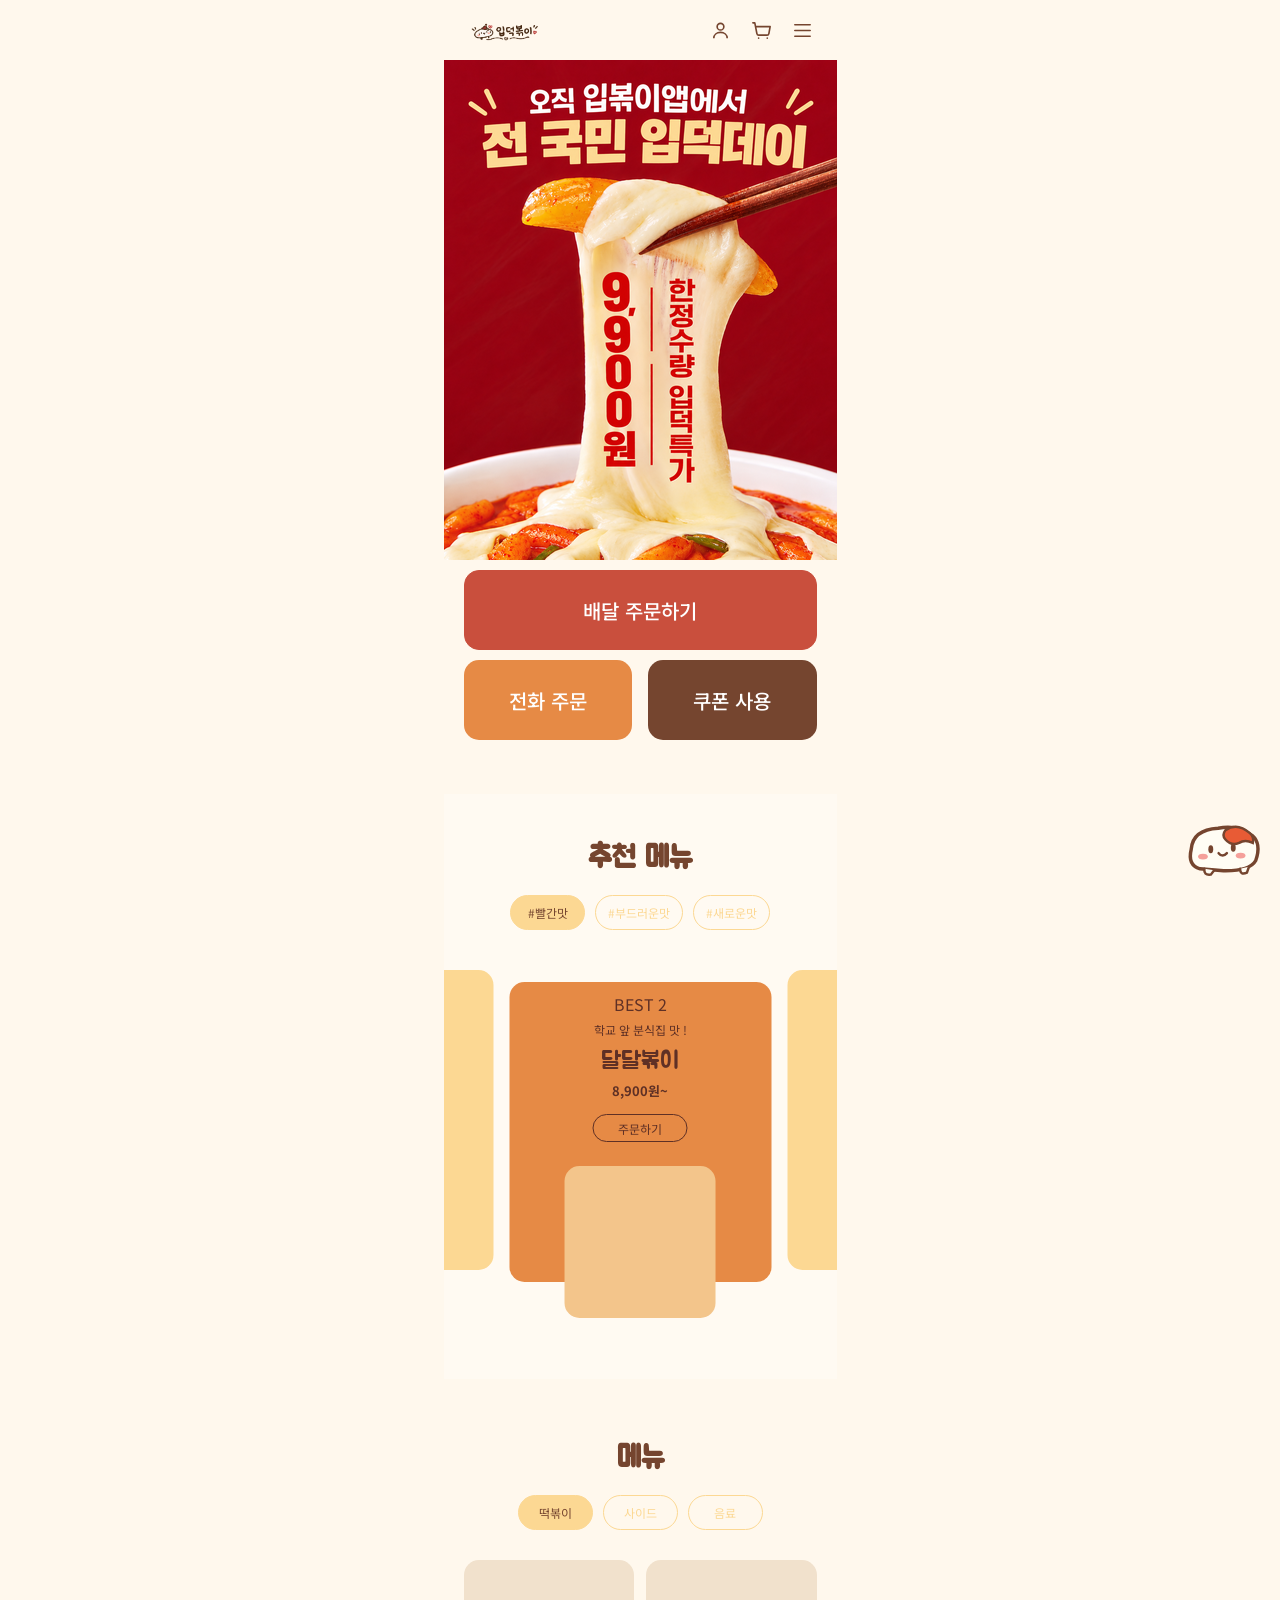
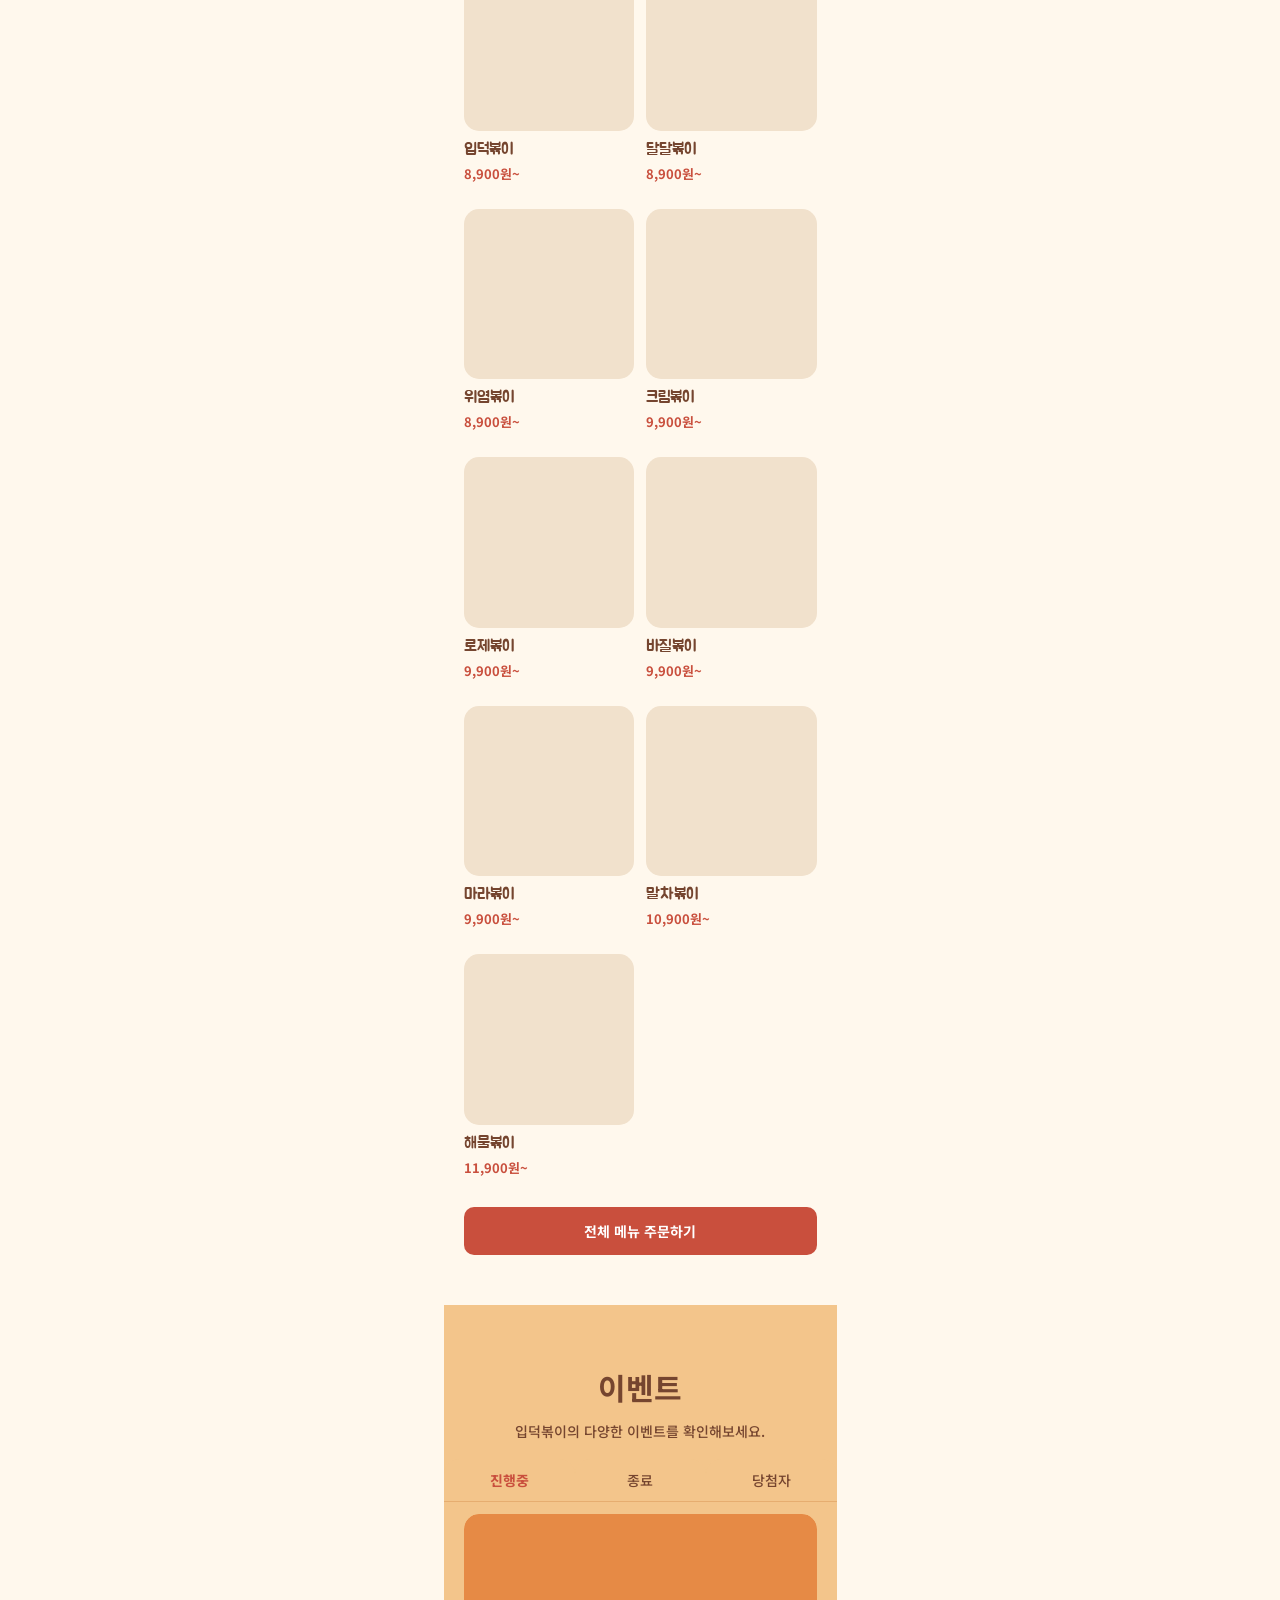
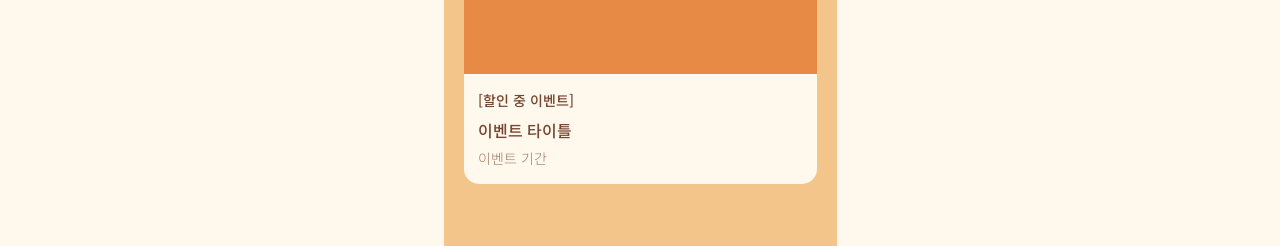
==== index.html @ 7aaf7db2 "살려주세요" ====
<!DOCTYPE html>
<html lang="ko">
<head>
    <meta charset="UTF-8">
    <meta name="viewport" content="width=device-width, initial-scale=1.0">
    <title>입덕볶이</title>

    <link rel="preconnect" href="https://fonts.googleapis.com">
    <link rel="preconnect" href="https://fonts.gstatic.com" crossorigin>
    <link href="https://fonts.googleapis.com/css2?family=Noto+Sans+KR:wght@300;400;500;700&family=Jua&display=swap" rel="stylesheet">

    <link rel="stylesheet" href="css/style.css">
</head>
<body>

<div class="container">

    <!-- HEADER -->
    <header class="header">
        <a href="index.html" class="logo">
            <img src="img/LOGO.png" alt="입덕볶이 로고">
        </a>

        <div class="header-icons">
            <a href="sub/detail/detail.html" class="header-icon-btn" aria-label="마이페이지">
                <svg viewBox="0 0 24 24" fill="none" stroke="currentColor" stroke-width="1.7">
                    <circle cx="12" cy="8" r="3.5"/>
                    <path d="M5 20c0-3.5 3-6 7-6s7 2.5 7 6"/>
                </svg>
            </a>

            <a href="sub/payment/payment.html" class="header-icon-btn" aria-label="장바구니">
                <svg viewBox="0 0 24 24" fill="none" stroke="currentColor" stroke-width="1.7" stroke-linecap="round" stroke-linejoin="round">
                    <path d="M3 4h2l2.2 11.2a2 2 0 0 0 2 1.6h8.5a2 2 0 0 0 2-1.6L21 8H6"/>
                    <path d="M9 20h.01M18 20h.01"/>
                </svg>
            </a>

            <button class="header-icon-btn menu-btn" id="menuOpen" type="button" aria-label="메뉴 열기">
                <svg viewBox="0 0 24 24" fill="none" stroke="currentColor" stroke-width="1.7" stroke-linecap="round">
                    <path d="M4 6h16M4 12h16M4 18h16"/>
                </svg>
            </button>
        </div>
    </header>

    <!-- SIDE MENU -->
    <div class="menu-overlay" id="menuOverlay"></div>

    <nav class="side-menu" id="sideMenu" aria-label="전체 메뉴">
        <div class="side-menu-header">
            <span class="side-menu-title">MENU</span>
            <button class="menu-close" id="menuClose" type="button">×</button>
        </div>

        <ul class="side-menu-list">
            <li><a href="sub/detail/detail.html">마이페이지</a></li>
            <li><a href="sub/payment/payment.html">장바구니</a></li>
            <li><a href="sub/lists/lists.html">떡볶이 주문하기</a></li>
            <li><a href="#event">이벤트</a></li>
            <li><a href="#review">리뷰</a></li>
            <li><a href="#inquiry">문의 사항</a></li>
        </ul>
    </nav>

    <!-- HERO -->
    <section class="hero"></section>

    <!-- ORDER BUTTONS -->
    <section class="section-1" id="order">
        <div class="order-buttons">
            <button class="order-btn delivery-btn" id="deliveryOrderBtn" type="button">
                배달 주문하기
            </button>

            <div class="sub-order-buttons">
                <button class="order-btn" type="button" id="phoneOrderBtn">전화 주문</button>
                <button class="order-btn" type="button" id="couponBtn">쿠폰 사용</button>
            </div>
        </div>
    </section>

    <!-- RECOMMEND MENU -->
    <section class="section-2">
        <div class="section-title">추천 메뉴</div>

        <div class="hashtag-list">
            <button class="hashtag active" data-category="red">#빨간맛</button>
            <button class="hashtag" data-category="soft">#부드러운맛</button>
            <button class="hashtag" data-category="new">#새로운맛</button>
        </div>

        <div class="recommend-slider" id="recommendSlider">
            <div class="recommend-track" id="recommendTrack">

                <article class="recommend-card" data-category="red" data-color="#C94F3D">
                    <div class="recommend-info">
                        <p class="recommend-number">BEST 1</p>
                        <p class="recommend-description">기본에 충실 !</p>
                        <p class="recommend-name">입덕볶이</p>
                        <p class="recommend-price">8,900원~</p>
                        <button class="recommend-btn" data-order-name="입덕볶이" type="button">주문하기</button>
                    </div>
                    <div class="recommend-image"></div>
                </article>

                <article class="recommend-card" data-category="red" data-color="#E68A45">
                    <div class="recommend-info">
                        <p class="recommend-number">BEST 2</p>
                        <p class="recommend-description">학교 앞 분식집 맛 !</p>
                        <p class="recommend-name">달달볶이</p>
                        <p class="recommend-price">8,900원~</p>
                        <button class="recommend-btn" data-order-name="달달볶이" type="button">주문하기</button>
                    </div>
                    <div class="recommend-image"></div>
                </article>

                <article class="recommend-card" data-category="red" data-color="#D94B3D">
                    <div class="recommend-info">
                        <p class="recommend-number">BEST 3</p>
                        <p class="recommend-description">오늘은 위에 구멍이 나게 !</p>
                        <p class="recommend-name">위염볶이</p>
                        <p class="recommend-price">8,900원~</p>
                        <button class="recommend-btn" data-order-name="위염볶이" type="button">주문하기</button>
                    </div>
                    <div class="recommend-image"></div>
                </article>

                <article class="recommend-card" data-category="soft" data-color="#F3E6CC">
                    <div class="recommend-info">
                        <p class="recommend-number">BEST 1</p>
                        <p class="recommend-description">오늘은 부드럽게 ,</p>
                        <p class="recommend-name">크림볶이</p>
                        <p class="recommend-price">9,900원~</p>
                        <button class="recommend-btn" data-order-name="크림볶이" type="button">주문하기</button>
                    </div>
                    <div class="recommend-image"></div>
                </article>

                <article class="recommend-card" data-category="soft" data-color="#E88A9B">
                    <div class="recommend-info">
                        <p class="recommend-number">BEST 2</p>
                        <p class="recommend-description">조금은 덜 느끼하게,</p>
                        <p class="recommend-name">로제볶이</p>
                        <p class="recommend-price">9,900원~</p>
                        <button class="recommend-btn" data-order-name="로제볶이" type="button">주문하기</button>
                    </div>
                    <div class="recommend-image"></div>
                </article>

                <article class="recommend-card" data-category="soft" data-color="#8DAA75">
                    <div class="recommend-info">
                        <p class="recommend-number">BEST 3</p>
                        <p class="recommend-description">힐링은 향긋하게 ,</p>
                        <p class="recommend-name">바질볶이</p>
                        <p class="recommend-price">9,900원~</p>
                        <button class="recommend-btn" data-order-name="바질볶이" type="button">주문하기</button>
                    </div>
                    <div class="recommend-image"></div>
                </article>

                <article class="recommend-card" data-category="new" data-color="#B94136">
                    <div class="recommend-info">
                        <p class="recommend-number">BEST 1</p>
                        <p class="recommend-description">벌써 찾아왔어 마라주기 !</p>
                        <p class="recommend-name">마라볶이</p>
                        <p class="recommend-price">9,900원~</p>
                        <button class="recommend-btn" data-order-name="마라볶이" type="button">주문하기</button>
                    </div>
                    <div class="recommend-image"></div>
                </article>

                <article class="recommend-card" data-category="new" data-color="#A8B88A">
                    <div class="recommend-info">
                        <p class="recommend-number">BEST 2</p>
                        <p class="recommend-description">뭐? 요즘 이게 유행이라고?</p>
                        <p class="recommend-name">말차볶이</p>
                        <p class="recommend-price">10,900원~</p>
                        <button class="recommend-btn" data-order-name="말차볶이" type="button">주문하기</button>
                    </div>
                    <div class="recommend-image"></div>
                </article>

                <article class="recommend-card" data-category="new" data-color="#6EA9B5">
                    <div class="recommend-info">
                        <p class="recommend-number">BEST 3</p>
                        <p class="recommend-description">난 바다 없이 못살아 ,</p>
                        <p class="recommend-name">해물볶이</p>
                        <p class="recommend-price">11,900원~</p>
                        <button class="recommend-btn" data-order-name="해물볶이" type="button">주문하기</button>
                    </div>
                    <div class="recommend-image"></div>
                </article>

            </div>
        </div>
    </section>

    <!-- MENU -->
    <section class="section-3" id="menu">
        <div class="section-title">메뉴</div>

        <div class="hashtag-list">
            <button class="hashtag active" data-menu-tab="tteokbokki">떡볶이</button>
            <button class="hashtag" data-menu-tab="side">사이드</button>
            <button class="hashtag" data-menu-tab="drink">음료</button>
        </div>

        <div class="menu-grid" id="menuGrid">

            <!-- 떡볶이 -->
            <article class="menu-card" data-menu-category="tteokbokki">
                <div class="menu-image"></div>
                <p class="menu-name">입덕볶이</p>
                <p class="menu-price">8,900원~</p>
            </article>

            <article class="menu-card" data-menu-category="tteokbokki">
                <div class="menu-image"></div>
                <p class="menu-name">달달볶이</p>
                <p class="menu-price">8,900원~</p>
            </article>

            <article class="menu-card" data-menu-category="tteokbokki">
                <div class="menu-image"></div>
                <p class="menu-name">위염볶이</p>
                <p class="menu-price">8,900원~</p>
            </article>

            <article class="menu-card" data-menu-category="tteokbokki">
                <div class="menu-image"></div>
                <p class="menu-name">크림볶이</p>
                <p class="menu-price">9,900원~</p>
            </article>

            <article class="menu-card" data-menu-category="tteokbokki">
                <div class="menu-image"></div>
                <p class="menu-name">로제볶이</p>
                <p class="menu-price">9,900원~</p>
            </article>

            <article class="menu-card" data-menu-category="tteokbokki">
                <div class="menu-image"></div>
                <p class="menu-name">바질볶이</p>
                <p class="menu-price">9,900원~</p>
            </article>

            <article class="menu-card" data-menu-category="tteokbokki">
                <div class="menu-image"></div>
                <p class="menu-name">마라볶이</p>
                <p class="menu-price">9,900원~</p>
            </article>

            <article class="menu-card" data-menu-category="tteokbokki">
                <div class="menu-image"></div>
                <p class="menu-name">말차볶이</p>
                <p class="menu-price">10,900원~</p>
            </article>

            <article class="menu-card" data-menu-category="tteokbokki">
                <div class="menu-image"></div>
                <p class="menu-name">해물볶이</p>
                <p class="menu-price">11,900원~</p>
            </article>

            <!-- 사이드 -->
            <article class="menu-card" data-menu-category="side" hidden>
                <div class="menu-image"></div>
                <p class="menu-name">혼자튀김</p>
                <p class="menu-price">4,500원</p>
            </article>

            <article class="menu-card" data-menu-category="side" hidden>
                <div class="menu-image"></div>
                <p class="menu-name">둘이튀김</p>
                <p class="menu-price">7,500원</p>
            </article>

            <article class="menu-card" data-menu-category="side" hidden>
                <div class="menu-image"></div>
                <p class="menu-name">누드순대</p>
                <p class="menu-price">5,000원</p>
            </article>

            <article class="menu-card" data-menu-category="side" hidden>
                <div class="menu-image"></div>
                <p class="menu-name">꼬치어묵</p>
                <p class="menu-price">3,500원</p>
            </article>

            <article class="menu-card" data-menu-category="side" hidden>
                <div class="menu-image"></div>
                <p class="menu-name">주먹밥</p>
                <p class="menu-price">3,000원</p>
            </article>

            <article class="menu-card" data-menu-category="side" hidden>
                <div class="menu-image"></div>
                <p class="menu-name">계란찜</p>
                <p class="menu-price">4,000원</p>
            </article>

            <article class="menu-card" data-menu-category="side" hidden>
                <div class="menu-image"></div>
                <p class="menu-name">감자튀김</p>
                <p class="menu-price">3,500원</p>
            </article>

            <!-- 음료 -->
            <article class="menu-card" data-menu-category="drink" hidden>
                <div class="menu-image"><img src="img/cola.jpg" alt="콜라"></div>
                <p class="menu-name">콜라</p>
                <p class="menu-price">2,000원</p>
            </article>

            <article class="menu-card" data-menu-category="drink" hidden>
                <div class="menu-image"><img src="img/Sprite%20.jpg" alt="사이다"></div>
                <p class="menu-name">사이다</p>
                <p class="menu-price">2,000원</p>
            </article>

            <article class="menu-card" data-menu-category="drink" hidden>
                <div class="menu-image"><img src="img/collpic.jpg" alt="쿨피스"></div>
                <p class="menu-name">쿨피스</p>
                <p class="menu-price">2,000원</p>
            </article>

            <article class="menu-card" data-menu-category="drink" hidden>
                <div class="menu-image"><img src="img/milk.jpg" alt="우유"></div>
                <p class="menu-name">우유</p>
                <p class="menu-price">1,500원</p>
            </article>

            <article class="menu-card" data-menu-category="drink" hidden>
                <div class="menu-image"></div>
                <p class="menu-name">제로콜라</p>
                <p class="menu-price">2,000원</p>
            </article>

            <article class="menu-card" data-menu-category="drink" hidden>
                <div class="menu-image"></div>
                <p class="menu-name">제로사이다</p>
                <p class="menu-price">2,000원</p>
            </article>

            <article class="menu-card" data-menu-category="drink" hidden>
                <div class="menu-image"></div>
                <p class="menu-name">단지우유</p>
                <p class="menu-price">2,000원</p>
            </article>

            <article class="menu-card" data-menu-category="drink" hidden>
                <div class="menu-image"></div>
                <p class="menu-name">오렌지주스</p>
                <p class="menu-price">2,500원</p>
            </article>

            <article class="menu-card" data-menu-category="drink" hidden>
                <div class="menu-image"></div>
                <p class="menu-name">환타</p>
                <p class="menu-price">2,000원</p>
            </article>

        </div>

        <button class="all-menu-btn" id="allMenuBtn" type="button">전체 메뉴 주문하기</button>
    </section>

    <!-- EVENT -->
    <section class="section-4" id="event">
        <div class="section-title">이벤트</div>
        <p class="event-description">입덕볶이의 다양한 이벤트를 확인해보세요.</p>

        <div class="event-tabs">
            <button class="event-tab active" type="button">진행중</button>
            <button class="event-tab" type="button">종료</button>
            <button class="event-tab" type="button">당첨자</button>
        </div>

        <div class="event-list">
            <article class="event-card">
                <div class="event-image"></div>
                <div class="event-info">
                    <p class="event-subtitle">[할인 중 이벤트]</p>
                    <p class="event-name">이벤트 타이틀</p>
                    <p class="event-date">이벤트 기간</p>
                </div>
            </article>
        </div>
    </section>

</div>

<!-- 떠기 -->
<svg class="tteogi-mascot tteogi-floating" viewBox="0 0 180 130" aria-hidden="true">
    <path d="M25 68 Q28 28 80 25 Q120 17 150 40 Q169 57 157 91 Q145 113 91 112 L43 108 Q17 101 25 68Z"
          fill="#FFFDF4" stroke="#75452F" stroke-width="7" stroke-linejoin="round"/>
    <path d="M95 29 Q119 12 145 35 Q154 43 151 55 Q135 47 123 55 Q107 62 95 48 Q87 39 95 29Z"
          fill="#E85B35" stroke="#75452F" stroke-width="5"/>
    <ellipse cx="65" cy="68" rx="5" ry="8" fill="#75452F"/>
    <ellipse cx="111" cy="65" rx="5" ry="8" fill="#75452F"/>
    <path d="M81 76 Q89 86 98 76" fill="none" stroke="#75452F" stroke-width="5" stroke-linecap="round"/>
    <ellipse cx="49" cy="83" rx="10" ry="6" fill="#F5A09A"/>
    <ellipse cx="126" cy="81" rx="10" ry="6" fill="#F5A09A"/>
    <path d="M52 108 Q50 122 65 120 L72 111 M125 108 Q125 122 139 116 L143 104"
          fill="#FFFDF4" stroke="#75452F" stroke-width="5" stroke-linecap="round"/>
</svg>

<!-- 주문 옵션 팝업 -->
<div class="order-modal-overlay" id="orderModal">
    <div class="order-modal" role="dialog" aria-modal="true" aria-labelledby="orderModalTitle">
        <button class="order-modal-close" id="orderModalClose" type="button" aria-label="닫기">×</button>

        <p class="order-modal-eyebrow">IPDEOK BOKKI MENU</p>
        <h2 id="orderModalTitle">입덕볶이</h2>
        <p class="order-modal-description" id="orderModalDescription">기본에 충실한 입덕볶이!</p>

        <div class="order-price-panel">
            <span>선택한 메뉴 금액</span>
            <strong id="orderModalPrice">8,900원</strong>
        </div>

        <fieldset class="order-option-group">
            <legend>🍚 사이즈를 골라줘!</legend>
            <div class="size-choice-list">
                <label><input type="radio" name="orderSize" value="혼자볶이" checked><span>혼자볶이</span></label>
                <label><input type="radio" name="orderSize" value="둘이볶이"><span>둘이볶이</span></label>
                <label><input type="radio" name="orderSize" value="셋이볶이"><span>셋이볶이</span></label>
            </div>
        </fieldset>

        <fieldset class="order-option-group">
            <legend>🧀 추가 재료를 골라줘!</legend>
            <div class="order-topping-list">
                <label><input type="checkbox" value="떡"><span>떡 <small>+1,000원</small></span></label>
                <label><input type="checkbox" value="어묵"><span>어묵 <small>+1,000원</small></span></label>
                <label><input type="checkbox" value="소세지"><span>소세지 <small>+1,000원</small></span></label>
                <label><input type="checkbox" value="당면"><span>당면 <small>+1,000원</small></span></label>
                <label><input type="checkbox" value="중국당면"><span>중국당면 <small>+1,500원</small></span></label>
                <label><input type="checkbox" value="분모자"><span>분모자 <small>+1,500원</small></span></label>
                <label><input type="checkbox" value="유부"><span>유부 <small>+1,000원</small></span></label>
            </div>
        </fieldset>

        <div class="order-quantity-row">
            <span>수량</span>
            <div class="order-quantity-control">
                <button type="button" id="orderQuantityMinus">−</button>
                <output id="orderQuantity">1</output>
                <button type="button" id="orderQuantityPlus">+</button>
            </div>
        </div>

        <button class="order-add-cart-btn" id="orderAddCart" type="button">장바구니 담기</button>
    </div>
</div>

<!-- 장바구니 담기 완료 -->
<div class="cart-confirm-overlay" id="cartConfirmModal">
    <div class="cart-confirm-modal">
        <button class="cart-confirm-close" id="cartConfirmClose" type="button">×</button>
        <div class="cart-confirm-mark">✓</div>
        <h2>장바구니에 담았어!</h2>
        <p>맛있는 주문이 하나 더 추가됐어. 허허!</p>

        <div class="cart-confirm-buttons">
            <button id="continueShopping" type="button">더 담기</button>
            <button id="goToCart" type="button">주문하기</button>
        </div>
    </div>
</div>

<!-- 주문 현황 미니 팝업 -->
<div class="delivery-mini" id="deliveryMini" hidden>
    <button class="delivery-mini-button" id="deliveryMiniOpen" type="button">
        <span class="delivery-mini-mascot">🍡</span>
        <span class="delivery-mini-text">
            <strong>내 주문 현황</strong>
            <small id="deliveryMiniStatus">주문 확인 중</small>
        </span>
        <span class="delivery-mini-arrow">›</span>
    </button>
</div>

<!-- 주문 현황 상세 팝업 -->
<div class="delivery-modal-overlay" id="deliveryModal">
    <div class="delivery-modal">
        <button class="delivery-modal-close" id="deliveryModalClose" type="button">×</button>
        <p class="order-modal-eyebrow">MY ORDER</p>
        <h2>주문이 어디쯤 왔을까?</h2>
        <p class="delivery-modal-description">떠기가 맛있게 준비하고 있어!</p>

        <div class="delivery-progress">
            <div class="delivery-step" data-step="0"><span class="delivery-step-icon">🧾</span><span>주문 확인 중</span></div>
            <div class="delivery-step" data-step="1"><span class="delivery-step-icon">🍳</span><span>조리 중</span></div>
            <div class="delivery-step" data-step="2"><span class="delivery-step-icon">📦</span><span>픽업 완료</span></div>
            <div class="delivery-step" data-step="3"><span class="delivery-step-icon">🛵</span><span>배달 중</span></div>
            <div class="delivery-step" data-step="4"><span class="delivery-step-icon">🏠</span><span>배달 완료</span></div>
        </div>

        <p class="delivery-status-message" id="deliveryStatusMessage">주문을 확인하고 있어요!</p>
        <button class="delivery-demo-next" id="deliveryDemoNext" type="button">다음 단계 보기</button>
    </div>
</div>

<script>
document.addEventListener('DOMContentLoaded', function () {

    const menuPrices = {
        '입덕볶이': { '혼자볶이': 8900, '둘이볶이': 13900, '셋이볶이': 18900 },
        '달달볶이': { '혼자볶이': 8900, '둘이볶이': 13900, '셋이볶이': 18900 },
        '위염볶이': { '혼자볶이': 8900, '둘이볶이': 13900, '셋이볶이': 18900 },
        '크림볶이': { '혼자볶이': 9900, '둘이볶이': 14900, '셋이볶이': 19900 },
        '로제볶이': { '혼자볶이': 9900, '둘이볶이': 14900, '셋이볶이': 19900 },
        '바질볶이': { '혼자볶이': 9900, '둘이볶이': 14900, '셋이볶이': 19900 },
        '마라볶이': { '혼자볶이': 9900, '둘이볶이': 14900, '셋이볶이': 19900 },
        '말차볶이': { '혼자볶이': 10900, '둘이볶이': 15900, '셋이볶이': 20900 },
        '해물볶이': { '혼자볶이': 11900, '둘이볶이': 16900, '셋이볶이': 21900 }
    };

    const toppingPrices = {
        '떡': 1000,
        '어묵': 1000,
        '소세지': 1000,
        '당면': 1000,
        '중국당면': 1500,
        '분모자': 1500,
        '유부': 1000
    };

    const descriptions = {
        '입덕볶이': '기본에 충실한 입덕볶이!',
        '달달볶이': '학교 앞 분식집의 달달한 추억!',
        '위염볶이': '매콤함을 제대로 느끼고 싶다면!',
        '크림볶이': '부드럽고 고소한 크림의 조합!',
        '로제볶이': '매콤함과 부드러움의 만남!',
        '바질볶이': '향긋한 바질로 색다르게!',
        '마라볶이': '얼얼하고 중독적인 마라의 맛!',
        '말차볶이': '새롭고 특별한 조합에 도전!',
        '해물볶이': '바다의 풍미를 가득 담은 메뉴!'
    };

    const won = value => value.toLocaleString('ko-KR') + '원';

    /* SIDE MENU */
    const menuOpen = document.getElementById('menuOpen');
    const menuClose = document.getElementById('menuClose');
    const menuOverlay = document.getElementById('menuOverlay');
    const sideMenu = document.getElementById('sideMenu');

    function openMenu() {
        sideMenu.classList.add('active');
        menuOverlay.classList.add('active');
        document.body.classList.add('menu-open');
    }

    function closeMenu() {
        sideMenu.classList.remove('active');
        menuOverlay.classList.remove('active');
        document.body.classList.remove('menu-open');
    }

    menuOpen.addEventListener('click', openMenu);
    menuClose.addEventListener('click', closeMenu);
    menuOverlay.addEventListener('click', closeMenu);

    document.querySelectorAll('.side-menu-list a').forEach(link => {
        link.addEventListener('click', closeMenu);
    });

    document.addEventListener('keydown', event => {
        if (event.key === 'Escape') {
            closeMenu();
            closeOrderModal();
            closeCartConfirm();
            deliveryModal.classList.remove('active');
        }
    });

    /* RECOMMEND SLIDER */
    const slider = document.getElementById('recommendSlider');
    const track = document.getElementById('recommendTrack');
    const cards = Array.from(document.querySelectorAll('.recommend-card'));
    const categoryButtons = document.querySelectorAll('.section-2 .hashtag');

    let currentCategory = 'red';
    let currentIndex = 1;
    let startX = 0;
    let isDragging = false;

    function currentCards() {
        return cards.filter(card => card.dataset.category === currentCategory);
    }

    function updateSlider() {
        const visibleCards = currentCards();
        const cardWidth = 262;
        const cardGap = 16;

        cards.forEach(card => {
            card.style.display = 'none';
            card.classList.remove('active');
        });

        visibleCards.forEach(card => {
            card.style.display = 'block';
        });

        currentIndex = Math.min(currentIndex, visibleCards.length - 1);

        const moveX = slider.clientWidth / 2 - cardWidth / 2
            - currentIndex * (cardWidth + cardGap);

        track.style.transform = `translateX(${moveX}px)`;

        const activeCard = visibleCards[currentIndex];

        if (activeCard) {
            activeCard.classList.add('active');
            activeCard.style.setProperty('--active-color', activeCard.dataset.color);
        }
    }

    categoryButtons.forEach(button => {
        button.addEventListener('click', () => {
            currentCategory = button.dataset.category;
            currentIndex = 1;

            categoryButtons.forEach(item => item.classList.remove('active'));
            button.classList.add('active');

            updateSlider();
        });
    });

    slider.addEventListener('pointerdown', event => {
        if (event.target.closest('.recommend-btn')) return;
        startX = event.clientX;
        isDragging = true;
        slider.setPointerCapture(event.pointerId);
    });

    slider.addEventListener('pointerup', event => {
        if (!isDragging) return;

        const difference = startX - event.clientX;
        const visibleCards = currentCards();

        if (difference > 40) {
            currentIndex = Math.min(currentIndex + 1, visibleCards.length - 1);
        } else if (difference < -40) {
            currentIndex = Math.max(currentIndex - 1, 0);
        }

        updateSlider();
        isDragging = false;
    });

    slider.addEventListener('pointercancel', () => {
        isDragging = false;
    });

    window.addEventListener('resize', updateSlider);
    updateSlider();

    /* MENU TABS */
    const menuTabs = document.querySelectorAll('[data-menu-tab]');
    const menuCards = document.querySelectorAll('.menu-card[data-menu-category]');

    function changeMenuCategory(category) {
        menuCards.forEach(card => {
            card.hidden = card.dataset.menuCategory !== category;
        });

        menuTabs.forEach(tab => {
            tab.classList.toggle('active', tab.dataset.menuTab === category);
        });
    }

    menuTabs.forEach(tab => {
        tab.addEventListener('click', () => {
            changeMenuCategory(tab.dataset.menuTab);
        });
    });

    changeMenuCategory('tteokbokki');

    /* ORDER MODAL */
    const orderModal = document.getElementById('orderModal');
    const orderTitle = document.getElementById('orderModalTitle');
    const orderDescription = document.getElementById('orderModalDescription');
    const orderPrice = document.getElementById('orderModalPrice');
    const quantityOutput = document.getElementById('orderQuantity');

    let selectedMenu = '';
    let quantity = 1;

    function getSelectedSize() {
        return document.querySelector('input[name="orderSize"]:checked').value;
    }

    function getSelectedToppings() {
        return Array.from(document.querySelectorAll('.order-topping-list input:checked'))
            .map(input => input.value);
    }

    function calculateOrderPrice() {
        if (!selectedMenu) return 0;

        const basePrice = menuPrices[selectedMenu][getSelectedSize()];
        const toppingTotal = getSelectedToppings()
            .reduce((sum, topping) => sum + toppingPrices[topping], 0);

        return (basePrice + toppingTotal) * quantity;
    }

    function updateOrderPrice() {
        orderPrice.textContent = won(calculateOrderPrice());
        quantityOutput.textContent = quantity;
    }

    function openOrderModal(menuName) {
        if (!menuPrices[menuName]) return;

        selectedMenu = menuName;
        quantity = 1;

        orderTitle.textContent = menuName;
        orderDescription.textContent = descriptions[menuName];

        document.querySelectorAll('input[name="orderSize"]').forEach(input => {
            input.checked = input.value === '혼자볶이';
        });

        document.querySelectorAll('.order-topping-list input').forEach(input => {
            input.checked = false;
        });

        updateOrderPrice();
        orderModal.classList.add('active');
        document.body.classList.add('modal-open');
    }

    function closeOrderModal() {
        orderModal.classList.remove('active');
        document.body.classList.remove('modal-open');
    }

    document.querySelectorAll('.recommend-btn').forEach(button => {
        button.addEventListener('click', event => {
            event.stopPropagation();
            openOrderModal(button.dataset.orderName);
        });
    });

    document.getElementById('orderModalClose').addEventListener('click', closeOrderModal);

    orderModal.addEventListener('click', event => {
        if (event.target === orderModal) closeOrderModal();
    });

    document.querySelectorAll('input[name="orderSize"], .order-topping-list input').forEach(input => {
        input.addEventListener('change', updateOrderPrice);
    });

    document.getElementById('orderQuantityMinus').addEventListener('click', () => {
        quantity = Math.max(1, quantity - 1);
        updateOrderPrice();
    });

    document.getElementById('orderQuantityPlus').addEventListener('click', () => {
        quantity++;
        updateOrderPrice();
    });

    /* CART */
    function readCart() {
        try {
            return JSON.parse(localStorage.getItem('ipdeokCart')) || [];
        } catch (error) {
            return [];
        }
    }

    function saveCart(cart) {
        localStorage.setItem('ipdeokCart', JSON.stringify(cart));
    }

    const cartConfirmModal = document.getElementById('cartConfirmModal');

    document.getElementById('orderAddCart').addEventListener('click', () => {
        if (!selectedMenu) return;

        const size = getSelectedSize();
        const extras = getSelectedToppings();
        const basePrice = menuPrices[selectedMenu][size];
        const toppingPrice = extras.reduce((sum, item) => sum + toppingPrices[item], 0);
        const unitPrice = basePrice + toppingPrice;

        const cart = readCart();

        cart.push({
            id: Date.now(),
            name: selectedMenu,
            category: 'tteokbokki',
            description: descriptions[selectedMenu],
            size: size,
            extras: extras,
            quantity: quantity,
            basePrice: basePrice,
            toppingPrice: toppingPrice,
            unitPrice: unitPrice,
            price: unitPrice * quantity,
            lineTotal: unitPrice * quantity
        });

        saveCart(cart);
        closeOrderModal();

        cartConfirmModal.classList.add('active');
        document.body.classList.add('modal-open');
    });

    function closeCartConfirm() {
        cartConfirmModal.classList.remove('active');
        document.body.classList.remove('modal-open');
    }

    document.getElementById('cartConfirmClose').addEventListener('click', closeCartConfirm);

    document.getElementById('continueShopping').addEventListener('click', () => {
        location.href = 'sub/lists/lists.html';
    });

    document.getElementById('goToCart').addEventListener('click', () => {
        location.href = 'sub/payment/payment.html';
    });

    cartConfirmModal.addEventListener('click', event => {
        if (event.target === cartConfirmModal) closeCartConfirm();
    });

    /* MAIN ORDER BUTTONS */
    document.getElementById('deliveryOrderBtn').addEventListener('click', () => {
        location.href = 'sub/lists/lists.html';
    });

    document.getElementById('allMenuBtn').addEventListener('click', () => {
        location.href = 'sub/lists/lists.html';
    });

    document.getElementById('phoneOrderBtn').addEventListener('click', () => {
        alert('전화 주문 기능은 준비 중이야!');
    });

    document.getElementById('couponBtn').addEventListener('click', () => {
        location.href = 'sub/detail/detail.html#coupons';
    });

    /* DELIVERY STATUS */
    const deliveryMini = document.getElementById('deliveryMini');
    const deliveryModal = document.getElementById('deliveryModal');

    const deliveryStatusNames = [
        '주문 확인 중',
        '조리 중',
        '픽업 완료',
        '배달 중',
        '배달 완료'
    ];

    const deliveryMessages = [
        '주문을 확인하고 있어요!',
        '맛있게 조리하고 있어요!',
        '음식이 픽업되었어요!',
        '떠기가 배달 중이에요!',
        '맛있게 드세요! 배달이 완료됐어요!'
    ];

    let deliveryStep = 0;

    function loadDeliveryStatus() {
        const saved = localStorage.getItem('ipdeokDeliveryStatus');

        if (saved === null) {
            deliveryMini.hidden = true;
            return;
        }

        deliveryStep = Math.max(0, Math.min(4, Number(saved)));
        deliveryMini.hidden = false;

        document.getElementById('deliveryMiniStatus').textContent =
            deliveryStatusNames[deliveryStep];

        document.querySelectorAll('.delivery-step').forEach((step, index) => {
            step.classList.toggle('active', index <= deliveryStep);
            step.classList.toggle('current', index === deliveryStep);
        });

        document.getElementById('deliveryStatusMessage').textContent =
            deliveryMessages[deliveryStep];

        const nextButton = document.getElementById('deliveryDemoNext');
        nextButton.textContent = deliveryStep === 4 ? '배달 완료!' : '다음 단계 보기';
        nextButton.disabled = deliveryStep === 4;
    }

    document.getElementById('deliveryMiniOpen').addEventListener('click', () => {
        deliveryModal.classList.add('active');
        loadDeliveryStatus();
    });

    document.getElementById('deliveryModalClose').addEventListener('click', () => {
        deliveryModal.classList.remove('active');
    });

    deliveryModal.addEventListener('click', event => {
        if (event.target === deliveryModal) {
            deliveryModal.classList.remove('active');
        }
    });

    document.getElementById('deliveryDemoNext').addEventListener('click', () => {
        if (deliveryStep >= 4) return;

        deliveryStep++;
        localStorage.setItem('ipdeokDeliveryStatus', String(deliveryStep));
        loadDeliveryStatus();
    });

    loadDeliveryStatus();

});
</script>

</body>
</html>
---- css/style.css ----
/* =========================
   RESET
========================= */

* {
    margin: 0;
    padding: 0;
    box-sizing: border-box;
}

body {
    font-family: 'Noto Sans KR', sans-serif;
    color: #75452F;
    background-color: #FFF8ED;
}

button {
    font-family: inherit;
    border: none;
    cursor: pointer;
}

a {
    text-decoration: none;
    color: inherit;
}

ul {
    list-style: none;
}


/* =========================
   GLOBAL
========================= */

.container {
    width: 100%;
    max-width: 393px;
    min-height: 100vh;
    margin: 0 auto;
}

.section-title {
    font-size: 30px;
    font-weight: 700;
    color: #75452F;
    text-align: center;
}

.section-2 .section-title,
.section-3 .section-title,
.menu-name {
    font-family: 'Jua', sans-serif;
}


/* =========================
   HEADER
========================= */

.header {
    width: 100%;
    height: 60px;
    padding: 0 20px;

    display: flex;
    justify-content: space-between;
    align-items: center;

    background-color: #FFF8ED;

    position: sticky;
    top: 0;
    z-index: 999;
}

.logo {
    display: flex;
    align-items: center;
}

.logo img {
    max-height: 32px;
    width: auto;
    object-fit: contain;
}

/* 오른쪽 아이콘 그룹 */

.header-icons {
    display: flex;
    align-items: center;
    gap: 13px;
}

.header-icon-btn {
    width: 28px;
    height: 28px;

    display: flex;
    justify-content: center;
    align-items: center;

    background: none;
    color: #75452F;

    transition: transform 0.2s ease;
}

.header-icon-btn:active {
    transform: scale(0.9);
}

.header-icon-btn svg {
    width: 23px;
    height: 23px;
}


/* =========================
   SIDE MENU
========================= */

.menu-overlay {
    position: fixed;
    inset: 0;

    background-color: rgba(73, 42, 25, 0.45);

    opacity: 0;
    visibility: hidden;

    transition: opacity 0.3s ease, visibility 0.3s ease;

    z-index: 1000;
}

.side-menu {
    position: fixed;
    top: 0;
    right: 0;

    width: min(66.666vw, 333px);
    height: 100vh;

    padding: 25px 24px;

    background-color: #FFF8ED;
    border-radius: 15px 0 0 15px;

    transform: translateX(100%);
    transition: transform 0.3s ease;

    z-index: 1001;

    overflow-y: auto;
}

.side-menu.active {
    transform: translateX(0);
}

.menu-overlay.active {
    opacity: 1;
    visibility: visible;
}

body.menu-open {
    overflow: hidden;
}


/* 메뉴 상단 */

.side-menu-header {
    display: flex;
    justify-content: space-between;
    align-items: center;

    padding-bottom: 24px;
    border-bottom: 1px solid #F1E1CC;
}

.side-menu-title {
    font-size: 20px;
    font-weight: 700;
    color: #C94F3D;
}

.menu-close {
    width: 28px;
    height: 28px;

    display: flex;
    justify-content: center;
    align-items: center;

    background: none;
    color: #75452F;
}


/* 메뉴 리스트 */

.side-menu-list {
    display: flex;
    flex-direction: column;
    gap: 0;

    margin-top: 15px;
}

.side-menu-list li {
    border-bottom: 1px solid #F1E1CC;
}

.side-menu-list a {
    display: flex;
    align-items: center;

    min-height: 65px;

    font-size: 16px;
    font-weight: 500;
    color: #75452F;

    transition: color 0.2s ease;
}

.side-menu-list a:active {
    color: #C94F3D;
}


/* =========================
   HERO
========================= */

.hero {
    width: 100%;
    height: 500px;

    background-color: #F1E1CC;
    background-image: url("../img/event.png");
    background-size: cover;
    background-position: center;
}


/* =========================
   SECTION 1 : ORDER
========================= */

.section-1 {
    width: 100%;
    padding: 10px 20px 54px;
    background-color: #FFF8ED;
}

.order-buttons {
    display: flex;
    flex-direction: column;
    gap: 10px;
}

.order-btn {
    height: 80px;
    min-height: 80px;
    flex: none;
    flex-shrink: 0;

    border-radius: 15px;

    background-color: #E68A45;
    color: #ffffff;

    font-size: 20px;
    font-weight: 500;
}

.delivery-btn {
    width: 100%;
    background-color: #C94F3D;
    border: 1px solid #C94F3D;
}

.sub-order-buttons {
    display: flex;
    gap: 16px;
}

.sub-order-buttons .order-btn {
    flex: 1;
}

.sub-order-buttons .order-btn:last-child {
    background-color: #75452F;
}


/* =========================
   SECTION 2 : RECOMMEND MENU
========================= */

.section-2 {
    width: 100%;
    height: 585px;
    padding: 45px 0 30px;
    background-color: #FFFAF2;
    overflow: hidden;
}

.section-2 .section-title {
    margin-bottom: 18px;
}


/* HASHTAG */

.hashtag-list {
    display: flex;
    justify-content: center;
    align-items: center;
    gap: 10px;
}

.hashtag {
    min-width: 75px;
    height: 35px;
    padding: 0 12px;

    border: 1px solid #FCD893;
    border-radius: 20px;

    background-color: transparent;
    color: #FCD893;

    font-size: 12px;
    font-weight: 400;
}

.hashtag.active {
    background-color: #FCD893;
    border-color: #FCD893;
    color: #75452F;
}


/* =========================
   RECOMMEND SLIDER
========================= */

.recommend-slider {
    width: 100%;
    height: 350px;
    margin-top: 40px;
    overflow: hidden;

    touch-action: pan-y;
    cursor: grab;
}

.recommend-slider:active {
    cursor: grabbing;
}

.recommend-track {
    display: flex;
    align-items: flex-start;
    gap: 16px;

    width: max-content;
    margin-left: 0;

    transition: transform 0.4s ease;
}

.recommend-card {
    position: relative;

    flex: 0 0 262px;
    width: 262px;
    height: 300px;

    border-radius: 15px;
    background-color: #FCD893;

    text-align: center;

    transition:
        background-color 0.4s ease,
        transform 0.4s ease;

    transform: translateY(0);
}

.recommend-card.active {
    background-color: var(--active-color, #F48C09);
    transform: translateY(12px);
    z-index: 2;
}

.recommend-info {
    padding: 10px 8px 0;
    color: #75452F;
}

.recommend-card.active .recommend-info {
    color: #5F3025;
}

.recommend-number {
    font-size: 16px;
    font-weight: 400;
}

.recommend-description {
    margin-top: 5px;

    font-family: 'Noto Sans KR', sans-serif;
    font-size: 12px;
    font-weight: 400;

    white-space: nowrap;
}

.recommend-name {
    margin-top: 8px;

    font-family: 'Jua', sans-serif;
    font-size: 24px;
    font-weight: 400;
}

.recommend-btn {
    width: 95px;
    height: 28px;
    margin-top: 14px;

    border: 1px solid #75452F;
    border-radius: 15px;

    background: transparent;
    color: #75452F;

    font-size: 12px;
}

.recommend-card.active .recommend-btn {
    border-color: #5F3025;
    color: #5F3025;
}

.recommend-image {
    position: absolute;
    width: 58%;
    aspect-ratio: 1 / 1;

    left: 50%;
    bottom: -36px;

    transform: translateX(-50%);
    background-color: #F3C58B;
    border-radius: 15px;
}


/* =========================
   SECTION 3 : MENU
========================= */

.section-3 {
    width: 100%;
    padding: 60px 20px 50px;
    background-color: #FFF8ED;
}

.section-3 .section-title {
    margin-bottom: 18px;
}

.section-3 .hashtag {
    border: 1px solid #FCD893;
    border-radius: 20px;

    background-color: transparent;
    color: #FCD893;
}

.section-3 .hashtag.active {
    background-color: #FCD893;
    border-color: #FCD893;
    color: #75452F;
}

.menu-grid {
    display: grid;
    grid-template-columns: repeat(2, 1fr);
    gap: 26px 12px;
    margin-top: 30px;
}

.menu-card {
    width: 100%;
}

.menu-card[hidden] {
    display: none;
}

.menu-image {
    width: 100%;
    aspect-ratio: 1 / 1;
    border-radius: 15px;
    background-color: #F1E1CC;

    overflow: hidden;
}

/* 메뉴 이미지 */

.menu-image img {
    display: block;
    width: 100%;
    height: 100%;
    object-fit: cover;
}

.menu-name {
    margin-top: 8px;
    font-size: 16px;
    font-weight: 400;
    color: #75452F;
}


/* =========================
   SECTION 4 : EVENT
========================= */

.section-4 {
    width: 100%;
    padding: 60px 0 50px;
    background-color: #F3C58B;
}

.section-4 .section-title {
    margin-bottom: 12px;
}

.event-description {
    padding: 0 20px;
    text-align: center;

    font-size: 14px;
    font-weight: 500;
    color: #75452F;
}

.event-tabs {
    display: flex;
    width: 100%;
    margin-top: 18px;
    border-bottom: 1px solid #E6AD70;
}

.event-tab {
    flex: 1;
    height: 42px;

    border-radius: 15px 15px 0 0;

    background-color: #F3C58B;

    font-size: 14px;
    font-weight: 500;
    color: #75452F;
}

.event-tab.active {
    font-weight: 700;
    color: #C94F3D;
}

.event-list {
    padding: 12px 20px;
}

.event-card {
    width: 100%;
    overflow: hidden;
    border-radius: 15px;
}

.event-image {
    width: 100%;
    height: 160px;

    border-radius: 15px 15px 0 0;
    background-color: #E68A45;
}

.event-info {
    padding: 16px 14px;
    background-color: #FFF8ED;
}

.event-subtitle {
    font-size: 14px;
    font-weight: 500;
    color: #75452F;
}

.event-name {
    margin-top: 8px;
    font-size: 16px;
    font-weight: 500;
    color: #75452F;
}

.event-date {
    margin-top: 6px;
    font-size: 14px;
    font-weight: 300;
    color: #A17C63;
}


/* =========================
   ORDER MODAL : 떡볶이 옵션
========================= */

.order-modal-overlay {
    position: fixed;
    inset: 0;
    z-index: 2000;

    display: flex;
    justify-content: center;
    align-items: center;

    padding: 20px;

    background-color: rgba(73, 42, 25, 0.55);

    opacity: 0;
    visibility: hidden;
    pointer-events: none;

    transition:
        opacity 0.25s ease,
        visibility 0.25s ease;
}

.order-modal-overlay.active {
    opacity: 1;
    visibility: visible;
    pointer-events: auto;
}

.order-modal {
    position: relative;

    width: 100%;
    max-width: 350px;
    max-height: 85vh;

    padding: 30px 22px 24px;

    overflow-y: auto;

    border-radius: 18px;
    background-color: #FFF8ED;

    box-shadow: 0 10px 35px rgba(73, 42, 25, 0.2);

    transform: translateY(15px);
    transition: transform 0.25s ease;
}

.order-modal-overlay.active .order-modal {
    transform: translateY(0);
}


/* 팝업 닫기 버튼 */

.order-modal-close {
    position: absolute;
    top: 12px;
    right: 15px;

    width: 30px;
    height: 30px;

    display: flex;
    justify-content: center;
    align-items: center;

    background: transparent;
    color: #75452F;

    font-size: 27px;
    font-weight: 300;
}


/* 팝업 제목 */

.order-modal-eyebrow {
    margin-bottom: 7px;

    color: #E68A45;

    font-size: 10px;
    font-weight: 700;
    letter-spacing: 1.2px;
}

.order-modal h2 {
    margin-bottom: 7px;

    color: #75452F;

    font-family: 'Jua', sans-serif;
    font-size: 27px;
    font-weight: 400;
}

.order-modal-description {
    min-height: 20px;
    margin-bottom: 23px;

    color: #A17C63;

    font-size: 12px;
    line-height: 1.6;
}


/* 옵션 공통 */

.order-option-group {
    margin-bottom: 21px;
    padding: 0;
    border: none;
}

.order-option-group > label,
.order-option-group legend {
    margin-bottom: 10px;

    display: block;

    color: #75452F;

    font-size: 13px;
    font-weight: 700;
}


/* 사이즈 선택 */

.order-option-group select {
    width: 100%;
    height: 43px;

    padding: 0 12px;

    border: 1px solid #E8D5BF;
    border-radius: 8px;

    outline: none;

    background-color: #FFFFFF;
    color: #75452F;

    font-family: 'Noto Sans KR', sans-serif;
    font-size: 12px;
}

.order-option-group select:focus {
    border-color: #C94F3D;
}


/* 추가 재료 선택 */

.order-topping-list {
    display: grid;
    grid-template-columns: repeat(3, minmax(0, 1fr));
    gap: 8px;
}

.order-topping-list label {
    min-height: 36px;

    display: flex;
    justify-content: center;
    align-items: center;
    gap: 5px;

    padding: 5px 3px;

    border: 1px solid #E8D5BF;
    border-radius: 7px;

    background-color: #FFFFFF;
    color: #75452F;

    font-size: 10px;
    font-weight: 500;
}

.order-topping-list input {
    width: 13px;
    height: 13px;

    margin: 0;

    accent-color: #C94F3D;
}


/* 수량 선택 */

.order-quantity-row {
    margin: 4px 0 22px;

    display: flex;
    justify-content: space-between;
    align-items: center;

    color: #75452F;

    font-size: 13px;
    font-weight: 700;
}

.order-quantity-control {
    display: flex;
    align-items: center;
    gap: 15px;
}

.order-quantity-control button {
    width: 30px;
    height: 30px;

    display: flex;
    justify-content: center;
    align-items: center;

    border: 1px solid #E8D5BF;
    border-radius: 7px;

    background-color: #FFFFFF;
    color: #75452F;

    font-size: 18px;
}

.order-quantity-control output {
    min-width: 18px;

    color: #75452F;

    font-size: 14px;
    font-weight: 700;

    text-align: center;
}


/* 장바구니 담기 버튼 */

.order-add-cart-btn {
    width: 100%;
    height: 48px;

    border-radius: 9px;

    background-color: #C94F3D;
    color: #FFFFFF;

    font-size: 14px;
    font-weight: 700;

    transition: background-color 0.2s ease;
}

.order-add-cart-btn:hover {
    background-color: #AD3E30;
}

.order-add-cart-btn:active {
    transform: scale(0.98);
}


/* =========================
   CART CONFIRM MODAL
   장바구니 담기 완료 팝업
========================= */

.cart-confirm-overlay {
    position: fixed;
    inset: 0;
    z-index: 2100;

    display: flex;
    justify-content: center;
    align-items: center;

    padding: 20px;

    background-color: rgba(73, 42, 25, 0.55);

    opacity: 0;
    visibility: hidden;
    pointer-events: none;

    transition:
        opacity 0.25s ease,
        visibility 0.25s ease;
}

.cart-confirm-overlay.active {
    opacity: 1;
    visibility: visible;
    pointer-events: auto;
}

.cart-confirm-modal {
    position: relative;

    width: 100%;
    max-width: 320px;

    padding: 32px 22px 25px;

    border-radius: 18px;
    background-color: #FFF8ED;

    text-align: center;

    box-shadow: 0 10px 35px rgba(73, 42, 25, 0.2);

    transform: translateY(15px);
    transition: transform 0.25s ease;
}

.cart-confirm-overlay.active .cart-confirm-modal {
    transform: translateY(0);
}


/* 완료 팝업 닫기 */

.cart-confirm-close {
    position: absolute;
    top: 10px;
    right: 13px;

    width: 30px;
    height: 30px;

    background: transparent;
    color: #75452F;

    font-size: 25px;
    font-weight: 300;
}


/* 완료 아이콘 */

.cart-confirm-mark {
    width: 48px;
    height: 48px;

    margin: 0 auto 16px;

    display: flex;
    justify-content: center;
    align-items: center;

    border-radius: 50%;

    background-color: #FCD893;
    color: #75452F;

    font-size: 25px;
    font-weight: 700;
}


/* 완료 팝업 문구 */

.cart-confirm-modal h2 {
    margin-bottom: 9px;

    color: #75452F;

    font-family: 'Jua', sans-serif;
    font-size: 23px;
    font-weight: 400;
}

.cart-confirm-modal > p:not(.cart-confirm-mark) {
    margin-bottom: 23px;

    color: #A17C63;

    font-size: 11px;
    line-height: 1.6;
}


/* 더 담기 / 주문하기 */

.cart-confirm-buttons {
    display: flex;
    gap: 9px;
}

.cart-confirm-buttons button {
    flex: 1;

    height: 43px;

    border: 1px solid #75452F;
    border-radius: 8px;

    background-color: transparent;
    color: #75452F;

    font-size: 12px;
    font-weight: 700;

    transition: 0.2s ease;
}

.cart-confirm-buttons button:hover {
    background-color: #F1E1CC;
}

.cart-confirm-buttons button:last-child {
    border-color: #C94F3D;

    background-color: #C94F3D;
    color: #FFFFFF;
}

.cart-confirm-buttons button:last-child:hover {
    background-color: #AD3E30;
}


/* =========================
   MODAL COMMON
========================= */

body.modal-open {
    overflow: hidden;
}


/* =========================
   MOBILE
========================= */

@media (max-width: 360px) {

    .order-modal {
        padding: 27px 17px 20px;
    }

    .order-topping-list {
        gap: 6px;
    }

    .order-topping-list label {
        font-size: 9px;
    }

    .cart-confirm-modal {
        padding-right: 17px;
        padding-left: 17px;
    }

}

/* =========================
   PRICE DISPLAY
========================= */

.recommend-price {
    margin-top: 5px;
    font-size: 13px;
    font-weight: 700;
    color: #75452F;
}

.recommend-card.active .recommend-price {
    color: #5F3025;
}

.menu-price {
    margin-top: 4px;
    font-size: 13px;
    font-weight: 700;
    color: #C94F3D;
}

.all-menu-btn {
    width: 100%;
    height: 48px;
    margin-top: 30px;
    border-radius: 10px;
    background: #C94F3D;
    color: #fff;
    font-size: 14px;
    font-weight: 700;
}

/* =========================
   ORDER PRICE PANEL
========================= */

.order-price-panel {
    display: flex;
    justify-content: space-between;
    align-items: center;
    margin: 0 0 22px;
    padding: 15px;
    border-radius: 12px;
    background: #F1E1CC;
    color: #75452F;
    font-size: 12px;
}

.order-price-panel strong {
    font-family: 'Jua', sans-serif;
    font-size: 23px;
    color: #C94F3D;
}

/* =========================
   SIZE OPTIONS
========================= */

.size-choice-list {
    display: grid;
    grid-template-columns: repeat(3, 1fr);
    gap: 7px;
}

.size-choice-list label {
    cursor: pointer;
}

.size-choice-list input {
    position: absolute;
    opacity: 0;
}

.size-choice-list span {
    min-height: 42px;
    display: flex;
    justify-content: center;
    align-items: center;
    padding: 5px;
    border: 1px solid #E8D5BF;
    border-radius: 8px;
    background: #fff;
    color: #75452F;
    font-size: 11px;
}

.size-choice-list input:checked + span {
    border-color: #C94F3D;
    background: #FCE6DD;
    color: #C94F3D;
    font-weight: 700;
}

.order-topping-list small {
    display: block;
    margin-top: 2px;
    color: #C94F3D;
    font-size: 9px;
}

/* =========================
   TTEOGI MASCOT
========================= */

.tteogi-mascot {
    position: fixed;
    z-index: 800;
    right: 13px;
    bottom: 20px;
    width: 88px;
    height: auto;
    pointer-events: none;
}

.tteogi-floating {
    animation: tteogiFloat 3s ease-in-out infinite;
}

@keyframes tteogiFloat {
    0%, 100% {
        transform: translateY(0) rotate(-3deg);
    }
    50% {
        transform: translateY(-12px) rotate(3deg);
    }
}

/* =========================
   DELIVERY MINI POPUP
========================= */

.delivery-mini {
    position: fixed;
    z-index: 1500;
    left: 50%;
    bottom: 18px;
    width: min(355px, calc(100% - 30px));
    transform: translateX(-50%);
}

.delivery-mini[hidden] {
    display: none;
}

.delivery-mini-button {
    width: 100%;
    min-height: 66px;
    display: flex;
    align-items: center;
    gap: 12px;
    padding: 10px 16px;
    border: 1px solid #E8D5BF;
    border-radius: 16px;
    background: #FFF8ED;
    color: #75452F;
    box-shadow: 0 5px 20px rgba(73, 42, 25, 0.16);
    text-align: left;
}

.delivery-mini-mascot {
    font-size: 27px;
}

.delivery-mini-text {
    flex: 1;
    display: flex;
    flex-direction: column;
    gap: 3px;
}

.delivery-mini-text strong {
    font-size: 13px;
}

.delivery-mini-text small {
    color: #C94F3D;
    font-size: 12px;
}

.delivery-mini-arrow {
    font-size: 25px;
}

/* =========================
   DELIVERY DETAIL MODAL
========================= */

.delivery-modal-overlay {
    position: fixed;
    inset: 0;
    z-index: 2200;
    display: flex;
    justify-content: center;
    align-items: center;
    padding: 20px;
    background: rgba(73, 42, 25, 0.55);
    opacity: 0;
    visibility: hidden;
    pointer-events: none;
    transition: 0.25s ease;
}

.delivery-modal-overlay.active {
    opacity: 1;
    visibility: visible;
    pointer-events: auto;
}

.delivery-modal {
    position: relative;
    width: 100%;
    max-width: 350px;
    max-height: 85vh;
    overflow-y: auto;
    padding: 30px 22px 24px;
    border-radius: 18px;
    background: #FFF8ED;
    box-shadow: 0 10px 35px rgba(73, 42, 25, 0.2);
    transform: translateY(15px) scale(0.96);
    transition: transform 0.25s ease;
}

.delivery-modal-overlay.active .delivery-modal {
    transform: translateY(0) scale(1);
}

.delivery-modal-close {
    position: absolute;
    top: 12px;
    right: 15px;
    width: 30px;
    height: 30px;
    background: transparent;
    color: #75452F;
    font-size: 27px;
}

.delivery-modal h2 {
    margin-bottom: 8px;
    font-family: 'Jua', sans-serif;
    font-size: 24px;
}

.delivery-modal-description {
    margin-bottom: 25px;
    color: #A17C63;
    font-size: 12px;
}

.delivery-progress {
    display: flex;
    flex-direction: column;
    gap: 0;
    margin: 15px 0 20px;
}

.delivery-step {
    position: relative;
    display: flex;
    align-items: center;
    gap: 12px;
    min-height: 53px;
    color: #B9A18D;
    font-size: 13px;
}

.delivery-step:not(:last-child)::after {
    content: "";
    position: absolute;
    left: 17px;
    top: 39px;
    width: 2px;
    height: 18px;
    background: #E8D5BF;
}

.delivery-step.active {
    color: #75452F;
    font-weight: 700;
}

.delivery-step.current {
    color: #C94F3D;
}

.delivery-step-icon {
    width: 36px;
    height: 36px;
    display: flex;
    justify-content: center;
    align-items: center;
    border-radius: 50%;
    background: #F1E1CC;
    font-size: 17px;
}

.delivery-step.active .delivery-step-icon {
    background: #FCD893;
}

.delivery-step.current .delivery-step-icon {
    background: #FCE6DD;
    outline: 2px solid #C94F3D;
}

.delivery-status-message {
    margin: 15px 0;
    padding: 13px;
    border-radius: 10px;
    background: #F1E1CC;
    color: #75452F;
    font-size: 12px;
    text-align: center;
}

.delivery-demo-next {
    width: 100%;
    height: 45px;
    border-radius: 9px;
    background: #C94F3D;
    color: #fff;
    font-size: 13px;
    font-weight: 700;
}

.delivery-demo-next:disabled {
    background: #B9A18D;
    cursor: default;
}

/* =========================
   MOBILE
========================= */

@media (max-width: 360px) {
    .tteogi-mascot {
        width: 72px;
    }

    .delivery-modal {
        padding: 27px 17px 20px;
    }

    .size-choice-list {
        gap: 4px;
    }

    .size-choice-list span {
        font-size: 10px;
    }
}

/* =========================
   PRICE DISPLAY
========================= */

.recommend-price {
    margin-top: 5px;
    font-size: 13px;
    font-weight: 700;
    color: #75452F;
}

.menu-price {
    margin-top: 5px;
    font-size: 13px;
    font-weight: 700;
    color: #C94F3D;
}

.recommend-card.active .recommend-price {
    color: #5F3025;
}

/* =========================
   TTEOGI MASCOT
========================= */

.tteogi-small {
    width: 130px;
    height: auto;
}

.side-mascot {
    margin-top: 35px;
    text-align: center;
    color: #A17C63;
    font-size: 12px;
}

.side-mascot p {
    margin-top: 5px;
}

.modal-mascot,
.confirm-mascot,
.status-mascot {
    display: flex;
    justify-content: center;
    align-items: center;
}

.modal-mascot svg {
    width: 75px;
    height: 55px;
}

.confirm-mascot svg {
    width: 100px;
    height: 75px;
}

.status-mascot svg {
    width: 115px;
    height: 85px;
}

/* =========================
   ORDER PRICE BOX
========================= */

.order-price-box {
    padding: 14px;
    margin: 5px 0 20px;
    border-radius: 12px;
    background: #F1E1CC;
}

.order-price-box > div {
    display: flex;
    justify-content: space-between;
    align-items: center;
    margin-bottom: 8px;
    font-size: 12px;
    color: #75452F;
}

.order-price-box .order-total {
    border-top: 1px solid #D8BFA5;
    padding-top: 12px;
    margin-top: 12px;
    margin-bottom: 0;
    font-size: 14px;
    font-weight: 700;
}

.order-price-box .order-total strong {
    color: #C94F3D;
    font-size: 19px;
}

.order-topping-list label {
    flex-wrap: wrap;
}

.order-topping-list small {
    width: 100%;
    text-align: center;
    color: #A17C63;
    font-size: 9px;
}

/* =========================
   ORDER STATUS MINI
========================= */

.order-status-mini {
    position: fixed;
    z-index: 1500;
    left: 50%;
    bottom: 18px;
    transform: translateX(-50%);
    width: min(355px, calc(100% - 30px));
    min-height: 75px;
    padding: 10px 15px;
    display: flex;
    align-items: center;
    gap: 12px;
    border: 1px solid #E8D5BF;
    border-radius: 16px;
    background: #FFFDF8;
    box-shadow: 0 5px 20px rgba(73, 42, 25, .16);
    cursor: pointer;
}

.order-status-mini[hidden] {
    display: none;
}

.mini-mascot svg {
    width: 65px;
    height: 48px;
}

.mini-status-text {
    display: flex;
    flex-direction: column;
    gap: 4px;
    flex: 1;
    color: #75452F;
}

.mini-status-text strong {
    font-family: 'Jua', sans-serif;
    font-size: 17px;
    font-weight: 400;
}

.mini-status-text span {
    color: #A17C63;
    font-size: 11px;
}

.mini-arrow {
    font-size: 24px;
    color: #C94F3D;
}

/* =========================
   ORDER STATUS MODAL
========================= */

.status-modal-overlay {
    position: fixed;
    inset: 0;
    z-index: 2200;
    display: flex;
    justify-content: center;
    align-items: center;
    padding: 20px;
    background: rgba(73, 42, 25, .55);
    opacity: 0;
    visibility: hidden;
    pointer-events: none;
    transition: .25s ease;
}

.status-modal-overlay.active {
    opacity: 1;
    visibility: visible;
    pointer-events: auto;
}

.status-modal {
    position: relative;
    width: 100%;
    max-width: 350px;
    max-height: 85vh;
    overflow-y: auto;
    padding: 28px 22px;
    border-radius: 20px;
    background: #FFF8ED;
    text-align: center;
    transform: translateY(15px) scale(.97);
    transition: .25s ease;
}

.status-modal-overlay.active .status-modal {
    transform: translateY(0) scale(1);
}

.status-modal-close {
    position: absolute;
    top: 12px;
    right: 15px;
    background: transparent;
    color: #75452F;
    font-size: 26px;
}

.status-eyebrow {
    margin-top: 5px;
    color: #E68A45;
    font-size: 9px;
    font-weight: 700;
    letter-spacing: 1.5px;
}

.status-modal h2 {
    margin: 7px 0;
    font-family: 'Jua', sans-serif;
    font-size: 25px;
    font-weight: 400;
}

.status-order-number {
    margin-bottom: 22px;
    color: #A17C63;
    font-size: 11px;
}

.delivery-progress {
    text-align: left;
}

.delivery-step {
    position: relative;
    display: flex;
    align-items: center;
    gap: 13px;
    min-height: 65px;
    padding: 8px 10px;
    border-radius: 11px;
    color: #B9A18C;
}

.delivery-step:not(:last-child)::after {
    content: "";
    position: absolute;
    left: 26px;
    top: 48px;
    width: 2px;
    height: 27px;
    background: #E8D5BF;
}

.delivery-step .step-icon {
    width: 34px;
    height: 34px;
    display: flex;
    align-items: center;
    justify-content: center;
    border-radius: 50%;
    background: #F1E1CC;
    font-size: 15px;
}

.delivery-step strong,
.delivery-step small {
    display: block;
}

.delivery-step strong {
    font-size: 13px;
}

.delivery-step small {
    margin-top: 3px;
    font-size: 10px;
}

.delivery-step.done {
    color: #9B795D;
}

.delivery-step.done .step-icon {
    background: #FCD893;
    color: #75452F;
}

.delivery-step.current {
    background: #FCE9D5;
    color: #C94F3D;
}

.delivery-step.current .step-icon {
    background: #C94F3D;
    color: #FFFFFF;
}

.status-demo-notice {
    margin-top: 18px;
    color: #A17C63;
    font-size: 9px;
}

/* =========================
   RESPONSIVE
========================= */

@media (max-width: 360px) {
    .order-status-mini {
        bottom: 10px;
    }

    .order-price-box {
        padding: 11px;
    }
}
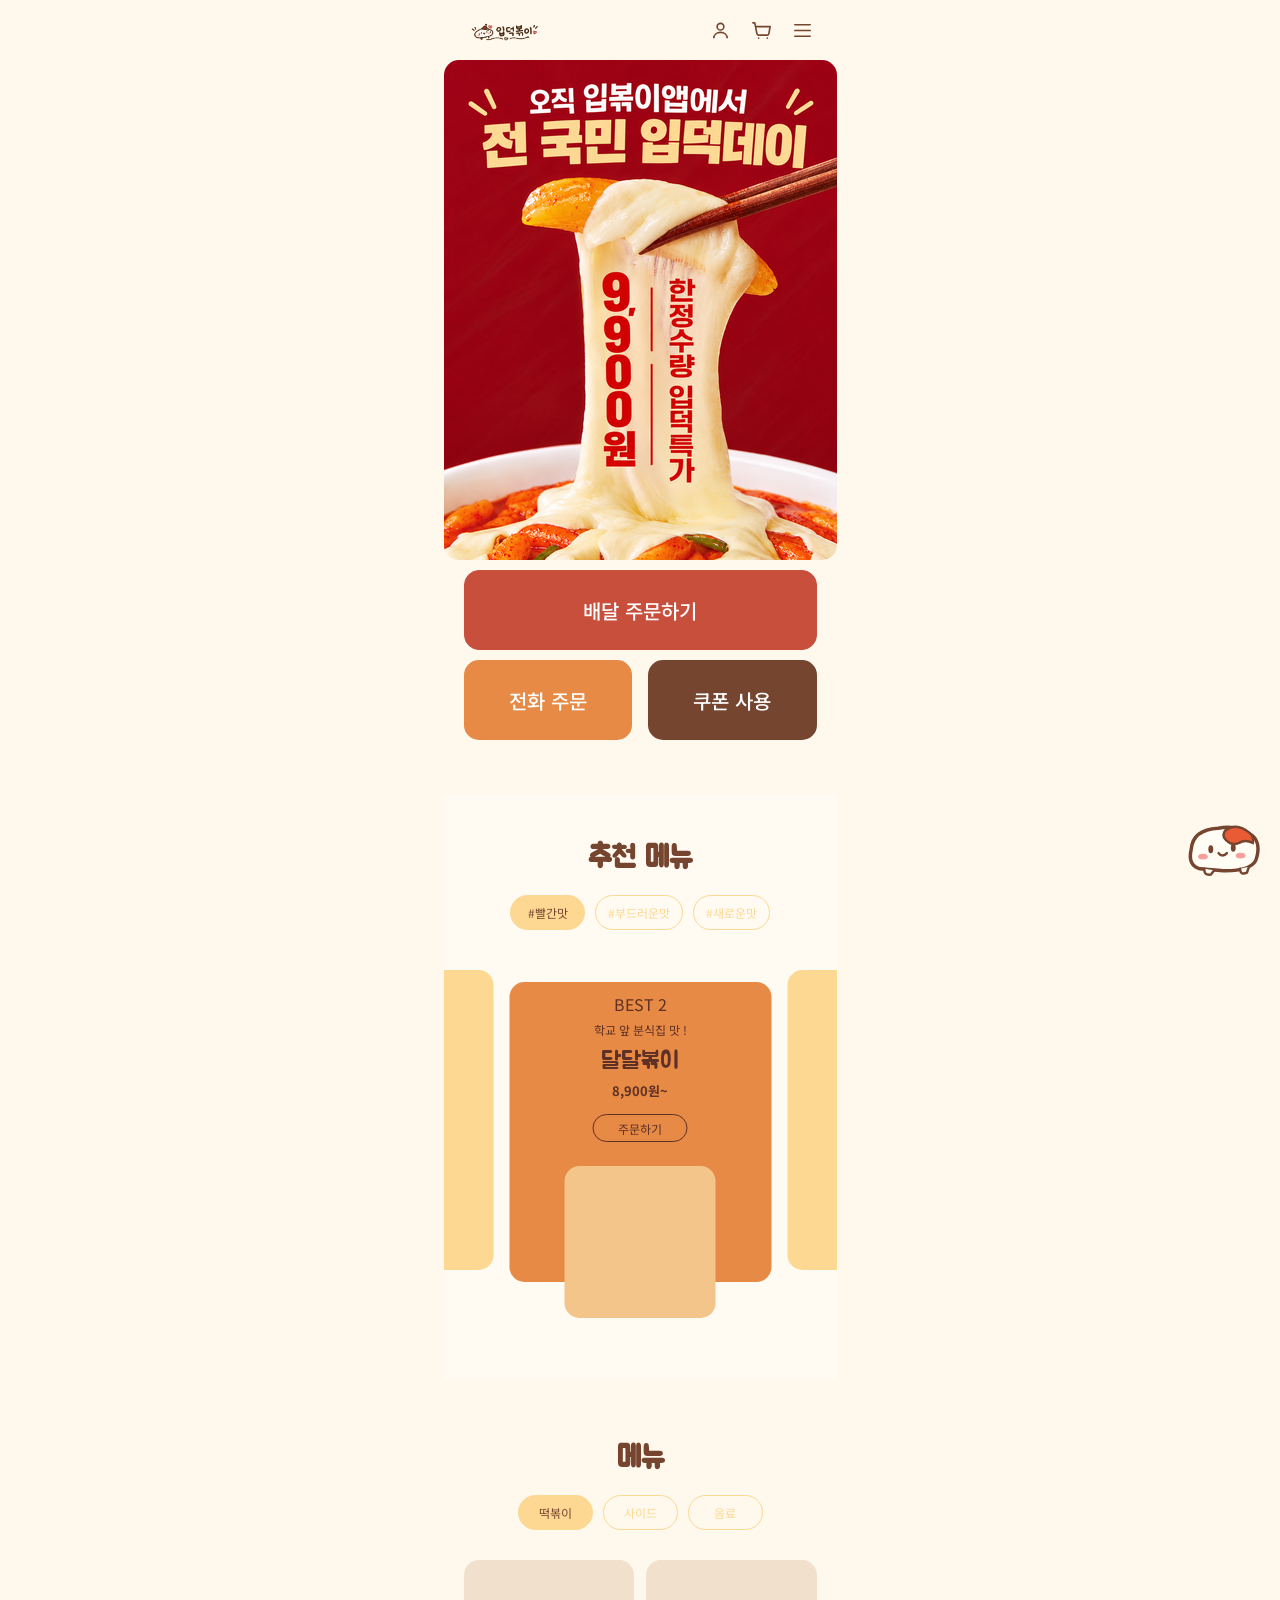
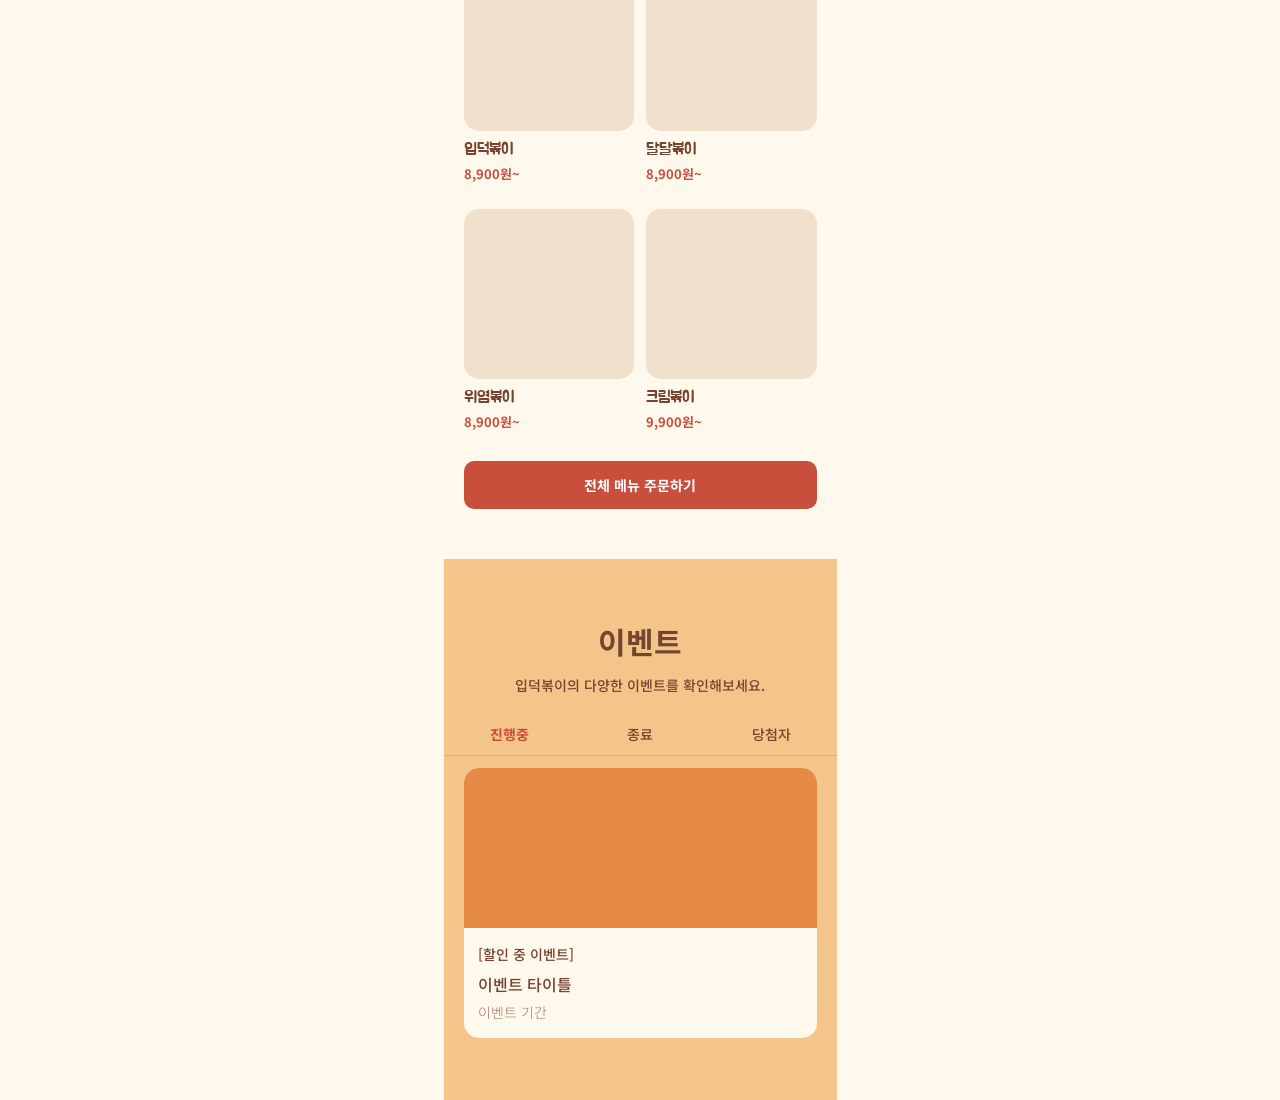
==== commit b8acc38f: "아 더는 못해,," ====
--- a/index.html
+++ b/index.html
@@ -668,8 +668,16 @@
     const menuCards = document.querySelectorAll('.menu-card[data-menu-category]');
 
     function changeMenuCategory(category) {
+        const categoryCards = Array.from(menuCards).filter(card => {
+            return card.dataset.menuCategory === category;
+        });
+
         menuCards.forEach(card => {
-            card.hidden = card.dataset.menuCategory !== category;
+            card.hidden = true;
+        });
+
+        categoryCards.slice(0, 4).forEach(card => {
+            card.hidden = false;
         });
 
         menuTabs.forEach(tab => {
--- a/css/style.css
+++ b/css/style.css
@@ -1,4 +1,3 @@
-
 /* =========================
    RESET
 ========================= */
@@ -246,6 +245,10 @@
     background-image: url("../img/event.png");
     background-size: cover;
     background-position: center;
+
+    /* 배너 모서리 둥글게 */
+    border-radius: 15px;
+    overflow: hidden;
 }
 
 
@@ -1093,6 +1096,7 @@
 
 }
 
+
 /* =========================
    PRICE DISPLAY
 ========================= */
@@ -1102,10 +1106,6 @@
     font-size: 13px;
     font-weight: 700;
     color: #75452F;
-}
-
-.recommend-card.active .recommend-price {
-    color: #5F3025;
 }
 
 .menu-price {
@@ -1772,4 +1772,4 @@
     .order-price-box {
         padding: 11px;
     }
-}
+}
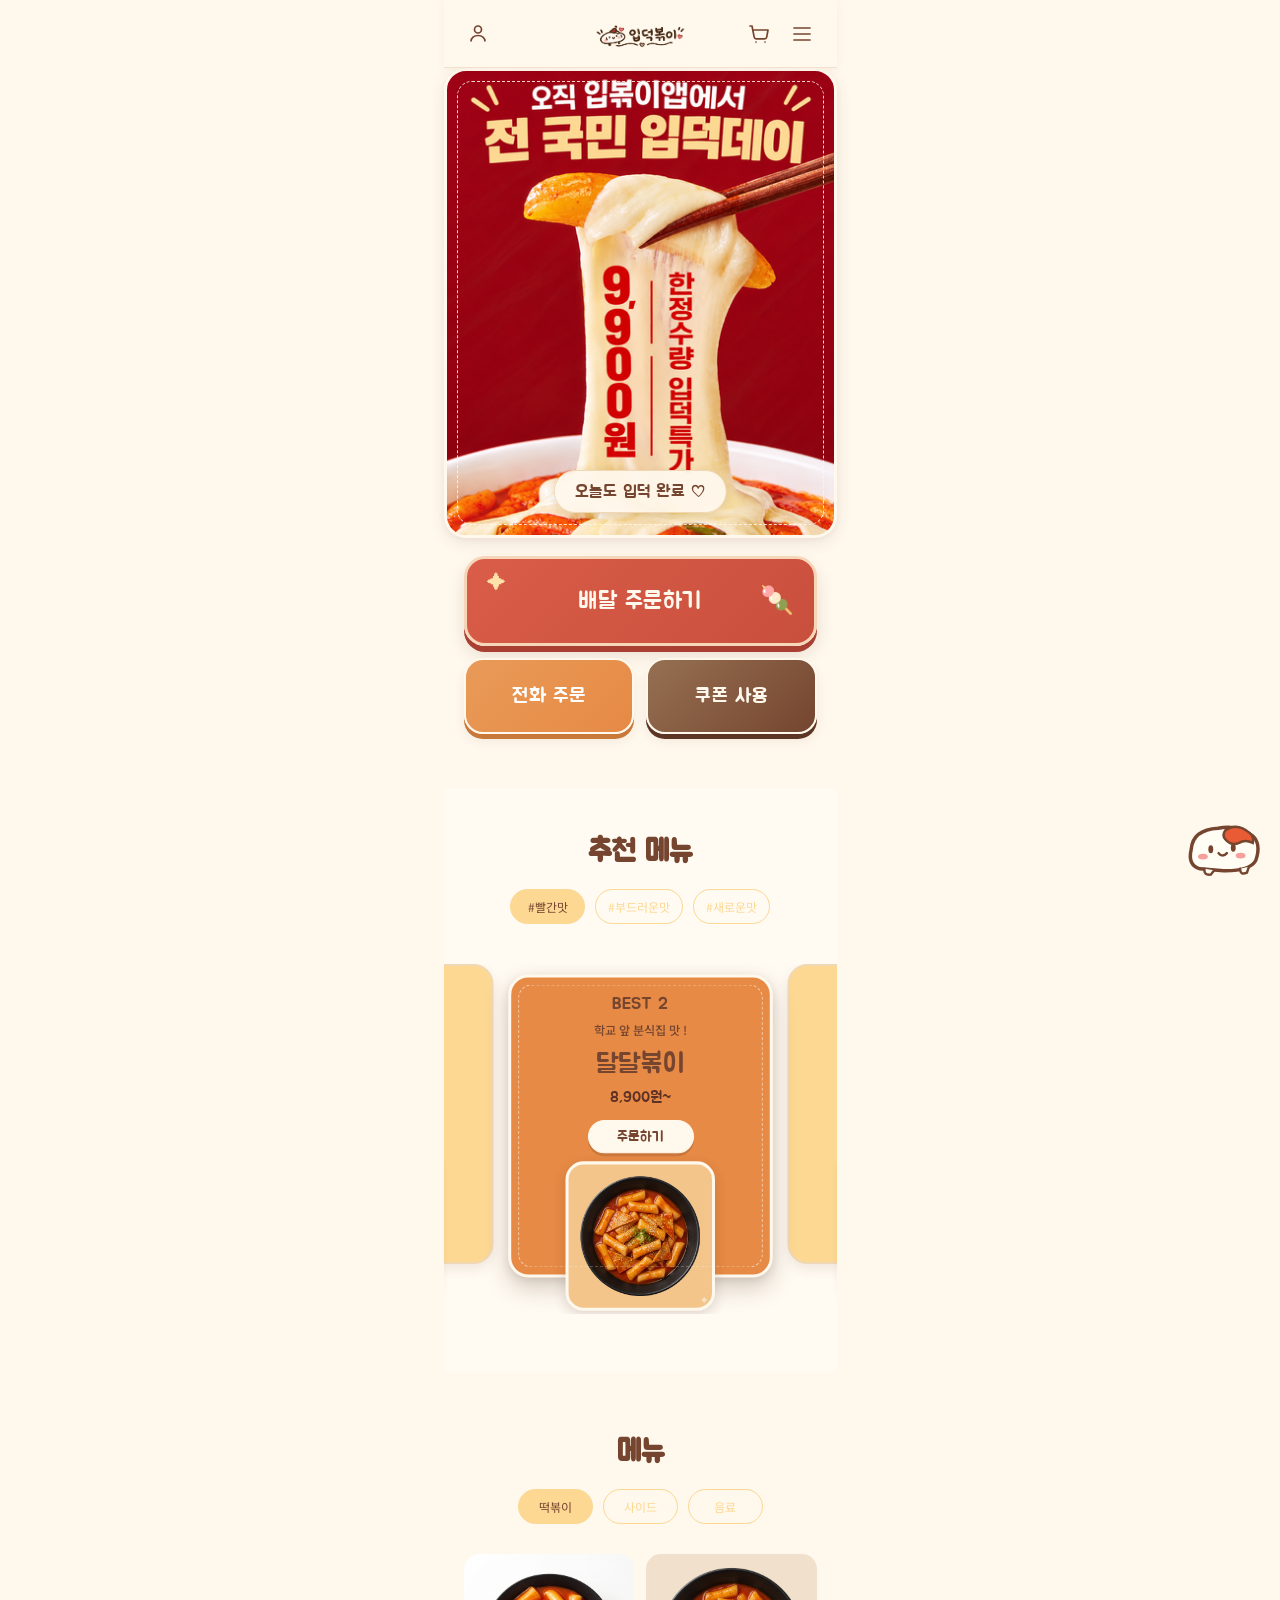
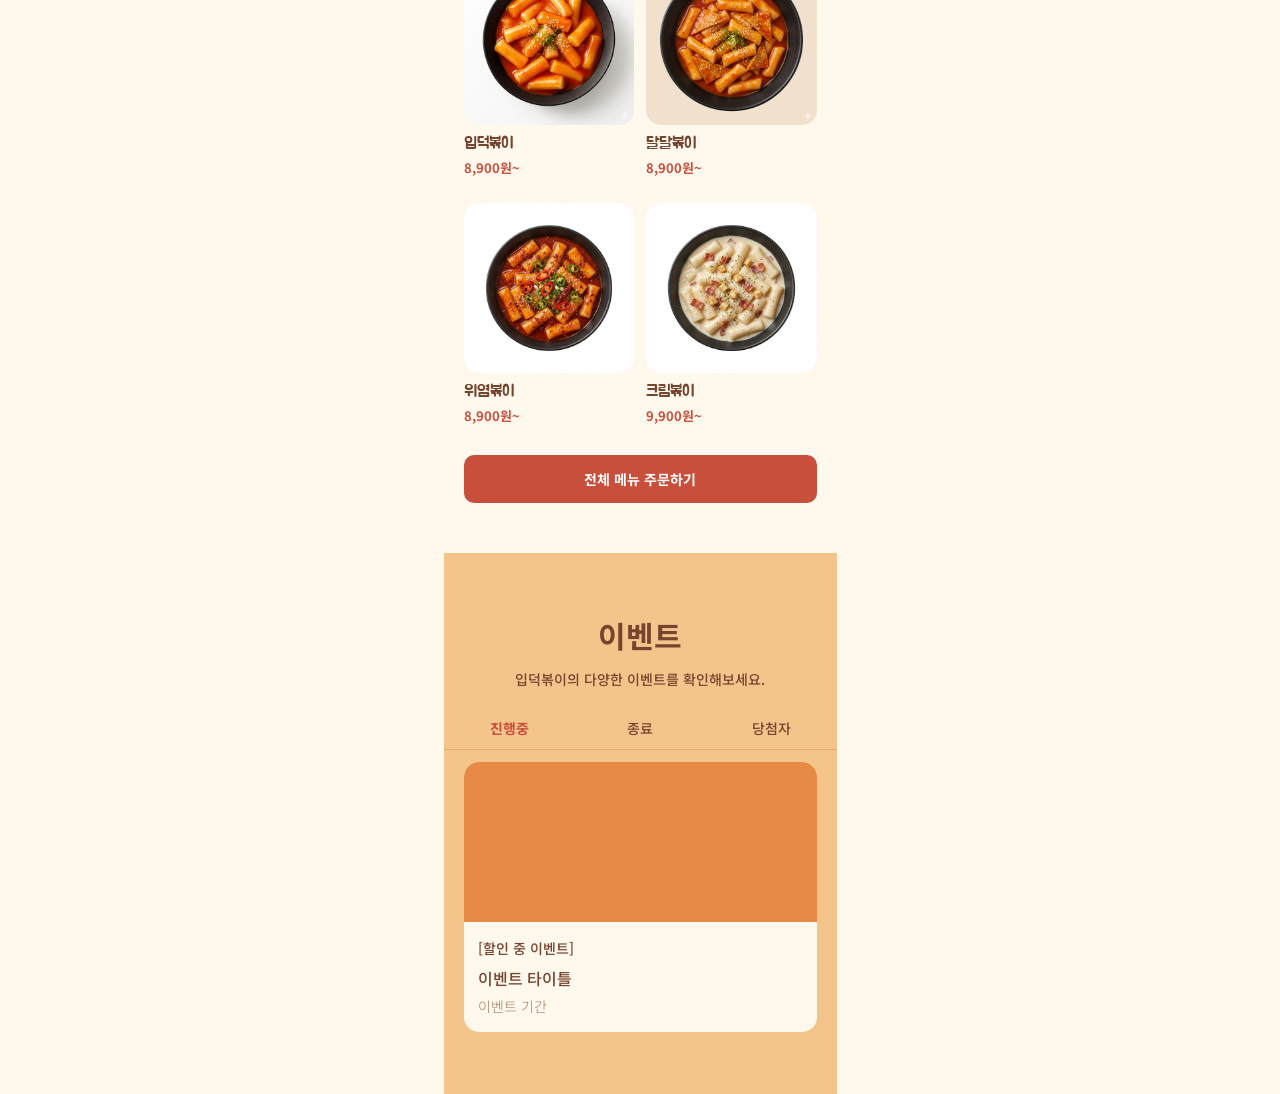
==== commit 5c8602f8: "장바구니창 수정해야함 !!" ====
--- a/index.html
+++ b/index.html
@@ -1,3 +1,4 @@
+
 <!DOCTYPE html>
 <html lang="ko">
 <head>
@@ -10,7 +11,229 @@
     <link href="https://fonts.googleapis.com/css2?family=Noto+Sans+KR:wght@300;400;500;700&family=Jua&display=swap" rel="stylesheet">
 
     <link rel="stylesheet" href="css/style.css">
+
+    <!-- PHONE ORDER POPUP STYLE -->
+    <style>
+        .phone-modal-overlay {
+            position: fixed;
+            inset: 0;
+            z-index: 2300;
+
+            display: flex;
+            justify-content: center;
+            align-items: center;
+
+            padding: 20px;
+
+            background: rgba(73, 42, 25, 0.55);
+
+            opacity: 0;
+            visibility: hidden;
+            pointer-events: none;
+
+            transition: opacity 0.25s ease, visibility 0.25s ease;
+        }
+
+        .phone-modal-overlay.active {
+            opacity: 1;
+            visibility: visible;
+            pointer-events: auto;
+        }
+
+        .phone-modal {
+            position: relative;
+
+            width: 100%;
+            max-width: 330px;
+
+            padding: 28px 24px 24px;
+
+            border: 1px solid #F1E1CC;
+            border-radius: 22px;
+
+            background: #FFF8ED;
+
+            text-align: center;
+
+            box-shadow: 0 12px 35px rgba(73, 42, 25, 0.2);
+
+            transform: translateY(15px) scale(0.96);
+            transition: transform 0.25s ease;
+        }
+
+        .phone-modal-overlay.active .phone-modal {
+            transform: translateY(0) scale(1);
+        }
+
+        .phone-modal-close {
+            position: absolute;
+            top: 11px;
+            right: 14px;
+
+            width: 30px;
+            height: 30px;
+
+            display: flex;
+            justify-content: center;
+            align-items: center;
+
+            background: transparent;
+            color: #75452F;
+
+            font-size: 26px;
+            font-weight: 300;
+        }
+
+        .phone-modal-eyebrow {
+            margin-bottom: 15px;
+
+            color: #C94F3D;
+
+            font-size: 10px;
+            font-weight: 700;
+            letter-spacing: 2px;
+        }
+
+        .phone-modal-mascot {
+            position: relative;
+
+            width: 88px;
+            height: 88px;
+
+            margin: 0 auto 15px;
+
+            display: flex;
+            justify-content: center;
+            align-items: center;
+
+            border-radius: 50%;
+
+            background: #FCD893;
+
+            font-size: 46px;
+        }
+
+        .phone-modal-sparkle {
+            position: absolute;
+            top: 2px;
+            right: -8px;
+
+            color: #E68A45;
+            font-size: 23px;
+        }
+
+        .phone-modal h2 {
+            margin-bottom: 9px;
+
+            color: #75452F;
+
+            font-family: 'Jua', sans-serif;
+            font-size: 27px;
+            font-weight: 400;
+        }
+
+        .phone-modal-description {
+            margin-bottom: 22px;
+
+            color: #A17C63;
+
+            font-size: 12px;
+            line-height: 1.8;
+        }
+
+        .phone-number-box {
+            display: flex;
+            flex-direction: column;
+            gap: 8px;
+
+            padding: 17px 12px;
+
+            border: 1px dashed #D9B99B;
+            border-radius: 12px;
+
+            background: #FFFAF2;
+        }
+
+        .phone-number-label {
+            color: #A17C63;
+            font-size: 11px;
+        }
+
+        .phone-number-box strong {
+            color: #C94F3D;
+
+            font-family: 'Jua', sans-serif;
+            font-size: 21px;
+            font-weight: 400;
+        }
+
+        .phone-hours-box {
+            display: flex;
+            justify-content: center;
+            align-items: center;
+            gap: 10px;
+
+            margin: 13px 0 18px;
+            padding: 13px;
+
+            border-radius: 12px;
+
+            background: #F1E1CC;
+
+            text-align: left;
+        }
+
+        .phone-hours-icon {
+            font-size: 24px;
+        }
+
+        .phone-hours-box strong {
+            display: block;
+            margin-bottom: 4px;
+
+            color: #75452F;
+            font-size: 12px;
+        }
+
+        .phone-hours-box p {
+            color: #A17C63;
+            font-size: 11px;
+        }
+
+        .phone-call-button {
+            width: 100%;
+            height: 46px;
+
+            border-radius: 10px;
+
+            background: #D8C8B7;
+            color: #FFF8ED;
+
+            font-size: 13px;
+            font-weight: 700;
+
+            cursor: not-allowed;
+        }
+
+        .phone-modal-notice {
+            margin-top: 12px;
+
+            color: #B49A83;
+            font-size: 10px;
+        }
+
+        @media (max-width: 360px) {
+            .phone-modal {
+                padding: 27px 19px 22px;
+            }
+
+            .phone-modal h2 {
+                font-size: 24px;
+            }
+        }
+    </style>
 </head>
+
 <body>
 
 <div class="container">
@@ -22,7 +245,7 @@
         </a>
 
         <div class="header-icons">
-            <a href="sub/detail/detail.html" class="header-icon-btn" aria-label="마이페이지">
+            <a href="sub/mypage/mypage.html" class="header-icon-btn" aria-label="마이페이지">
                 <svg viewBox="0 0 24 24" fill="none" stroke="currentColor" stroke-width="1.7">
                     <circle cx="12" cy="8" r="3.5"/>
                     <path d="M5 20c0-3.5 3-6 7-6s7 2.5 7 6"/>
@@ -54,7 +277,7 @@
         </div>
 
         <ul class="side-menu-list">
-            <li><a href="sub/detail/detail.html">마이페이지</a></li>
+            <li><a href="sub/mypage/mypage.html">마이페이지</a></li>
             <li><a href="sub/payment/payment.html">장바구니</a></li>
             <li><a href="sub/lists/lists.html">떡볶이 주문하기</a></li>
             <li><a href="#event">이벤트</a></li>
@@ -406,6 +629,52 @@
           fill="#FFFDF4" stroke="#75452F" stroke-width="5" stroke-linecap="round"/>
 </svg>
 
+<!-- 전화 주문 팝업 -->
+<div class="phone-modal-overlay" id="phoneModal">
+    <div class="phone-modal" role="dialog" aria-modal="true" aria-labelledby="phoneModalTitle">
+
+        <button class="phone-modal-close" id="phoneModalClose" type="button" aria-label="팝업 닫기">
+            ×
+        </button>
+
+        <p class="phone-modal-eyebrow">IPDEOK BOKKI</p>
+
+        <div class="phone-modal-mascot" aria-hidden="true">
+            🍡
+            <span class="phone-modal-sparkle">✦</span>
+        </div>
+
+        <h2 id="phoneModalTitle">전화로 주문하기</h2>
+
+        <p class="phone-modal-description">
+            맛있는 입덕볶이를<br>
+            전화로 주문해 보세요!
+        </p>
+
+        <div class="phone-number-box">
+            <span class="phone-number-label">매장 전화번호</span>
+            <strong>전화번호 준비 중</strong>
+        </div>
+
+        <div class="phone-hours-box">
+            <span class="phone-hours-icon">⏰</span>
+            <div>
+                <strong>운영 시간</strong>
+                <p>매일 10:00 ~ 20:00</p>
+            </div>
+        </div>
+
+        <button class="phone-call-button" type="button" disabled>
+            전화번호 준비 중
+        </button>
+
+        <p class="phone-modal-notice">
+            전화번호가 정해지면 바로 연결할 수 있어요!
+        </p>
+
+    </div>
+</div>
+
 <!-- 주문 옵션 팝업 -->
 <div class="order-modal-overlay" id="orderModal">
     <div class="order-modal" role="dialog" aria-modal="true" aria-labelledby="orderModalTitle">
@@ -566,15 +835,6 @@
 
     document.querySelectorAll('.side-menu-list a').forEach(link => {
         link.addEventListener('click', closeMenu);
-    });
-
-    document.addEventListener('keydown', event => {
-        if (event.key === 'Escape') {
-            closeMenu();
-            closeOrderModal();
-            closeCartConfirm();
-            deliveryModal.classList.remove('active');
-        }
     });
 
     /* RECOMMEND SLIDER */
@@ -848,6 +1108,37 @@
         if (event.target === cartConfirmModal) closeCartConfirm();
     });
 
+    /* PHONE ORDER MODAL */
+    const phoneModal = document.getElementById('phoneModal');
+    const phoneOrderBtn = document.getElementById('phoneOrderBtn');
+    const phoneModalClose = document.getElementById('phoneModalClose');
+
+    function openPhoneModal() {
+        phoneModal.classList.add('active');
+        document.body.classList.add('modal-open');
+    }
+
+    function closePhoneModal() {
+        phoneModal.classList.remove('active');
+
+        if (
+            !orderModal.classList.contains('active') &&
+            !cartConfirmModal.classList.contains('active') &&
+            !deliveryModal.classList.contains('active')
+        ) {
+            document.body.classList.remove('modal-open');
+        }
+    }
+
+    phoneOrderBtn.addEventListener('click', openPhoneModal);
+    phoneModalClose.addEventListener('click', closePhoneModal);
+
+    phoneModal.addEventListener('click', event => {
+        if (event.target === phoneModal) {
+            closePhoneModal();
+        }
+    });
+
     /* MAIN ORDER BUTTONS */
     document.getElementById('deliveryOrderBtn').addEventListener('click', () => {
         location.href = 'sub/lists/lists.html';
@@ -857,12 +1148,8 @@
         location.href = 'sub/lists/lists.html';
     });
 
-    document.getElementById('phoneOrderBtn').addEventListener('click', () => {
-        alert('전화 주문 기능은 준비 중이야!');
-    });
-
     document.getElementById('couponBtn').addEventListener('click', () => {
-        location.href = 'sub/detail/detail.html#coupons';
+        location.href = 'sub/coupon/coupon.html';
     });
 
     /* DELIVERY STATUS */
@@ -937,10 +1224,21 @@
         loadDeliveryStatus();
     });
 
+    /* ESC KEY */
+    document.addEventListener('keydown', event => {
+        if (event.key === 'Escape') {
+            closeMenu();
+            closeOrderModal();
+            closeCartConfirm();
+            closePhoneModal();
+            deliveryModal.classList.remove('active');
+        }
+    });
+
     loadDeliveryStatus();
 
 });
 </script>
 
 </body>
-</html>+</html>
--- a/css/style.css
+++ b/css/style.css
@@ -1772,4 +1772,642 @@
     .order-price-box {
         padding: 11px;
     }
-}+}
+
+
+/* ========================================
+   RECOMMEND MENU : 귀여운 카드 디자인
+======================================== */
+
+/* 모든 추천 메뉴 카드 */
+.recommend-card {
+    position: relative;
+    border: 2px solid #F1D8B5;
+    border-radius: 20px;
+    box-shadow: 0 5px 12px rgba(117, 69, 47, 0.10);
+    overflow: visible;
+    transition:
+        background-color 0.4s ease,
+        transform 0.4s ease,
+        box-shadow 0.4s ease,
+        border-color 0.4s ease;
+}
+
+/* 가운데 활성화된 카드 */
+.recommend-card.active {
+    border: 3px solid #FFF8ED;
+    border-radius: 20px;
+    box-shadow:
+        0 10px 24px rgba(73, 42, 25, 0.22),
+        0 3px 8px rgba(73, 42, 25, 0.10);
+    transform: translateY(12px) scale(1.01);
+}
+
+/* 활성화 카드 안쪽 점선 장식 */
+.recommend-card.active::before {
+    content: "";
+    position: absolute;
+    inset: 7px;
+    border: 1.5px dashed rgba(255, 248, 237, 0.65);
+    border-radius: 13px;
+    pointer-events: none;
+    z-index: 1;
+}
+
+/* 카드 내용 */
+.recommend-info {
+    position: relative;
+    z-index: 2;
+    padding: 15px 8px 0;
+    color: #75452F;
+}
+
+/* 활성화 카드 기본 글씨 */
+.recommend-card.active .recommend-info {
+    color: #75452F;
+}
+
+/* BEST 번호 */
+.recommend-number {
+    font-family: 'Jua', sans-serif;
+    font-size: 17px;
+    letter-spacing: 0.5px;
+}
+
+/* 메뉴 설명 */
+.recommend-description {
+    margin-top: 7px;
+    font-family: 'Noto Sans KR', sans-serif;
+    font-size: 12px;
+    font-weight: 500;
+}
+
+/* 메뉴 이름 */
+.recommend-name {
+    margin-top: 9px;
+    font-family: 'Jua', sans-serif;
+    font-size: 27px;
+    font-weight: 400;
+    letter-spacing: 0.5px;
+}
+
+/* 가격 */
+.recommend-price {
+    margin-top: 6px;
+    font-family: 'Jua', sans-serif;
+    font-size: 15px;
+    font-weight: 400;
+}
+
+/* 주문하기 버튼 */
+.recommend-btn {
+    position: relative;
+    z-index: 3;
+    width: 105px;
+    height: 33px;
+    margin-top: 13px;
+
+    border: 1.5px solid #75452F;
+    border-radius: 20px;
+
+    background: #75452F;
+    color: #FFF8ED;
+
+    font-family: 'Jua', sans-serif;
+    font-size: 14px;
+
+    box-shadow: 0 3px 0 rgba(73, 42, 25, 0.15);
+    transition: all 0.2s ease;
+}
+
+/* 활성화된 카드의 주문 버튼 */
+.recommend-card.active .recommend-btn {
+    border: 1.5px solid #FFF8ED;
+    background: #FFF8ED;
+    color: #75452F;
+    box-shadow: 0 3px 0 rgba(73, 42, 25, 0.18);
+}
+
+/* 버튼 누르는 효과 */
+.recommend-btn:active {
+    transform: translateY(2px);
+    box-shadow: none;
+}
+
+/* 메뉴 이미지 영역 */
+.recommend-image {
+    border: 3px solid #FFF8ED;
+    border-radius: 18px;
+    box-shadow: 0 5px 13px rgba(73, 42, 25, 0.16);
+    background-color: #F3C58B;
+}
+
+/* ========================================
+   어두운 배경 메뉴 : 밝은 글씨
+======================================== */
+
+/* 입덕볶이 */
+.recommend-card.active[data-color="#C94F3D"] .recommend-info,
+
+/* 위염볶이 */
+.recommend-card.active[data-color="#D94B3D"] .recommend-info,
+
+/* 마라볶이 */
+.recommend-card.active[data-color="#B94136"] .recommend-info {
+    color: #FFF8ED;
+}
+
+/* 어두운 카드의 가격 */
+.recommend-card.active[data-color="#C94F3D"] .recommend-price,
+.recommend-card.active[data-color="#D94B3D"] .recommend-price,
+.recommend-card.active[data-color="#B94136"] .recommend-price {
+    color: #FFF0D8;
+}
+
+/* 어두운 카드 버튼은 밝은 크림색으로 */
+.recommend-card.active[data-color="#C94F3D"] .recommend-btn,
+.recommend-card.active[data-color="#D94B3D"] .recommend-btn,
+.recommend-card.active[data-color="#B94136"] .recommend-btn {
+    background: #FFF8ED;
+    border-color: #FFF8ED;
+    color: #75452F;
+}
+
+/* ========================================
+   작은 화면 대응
+======================================== */
+
+@media (max-width: 360px) {
+    .recommend-card {
+        border-radius: 17px;
+    }
+
+    .recommend-name {
+        font-size: 25px;
+    }
+
+    .recommend-description {
+        font-size: 11px;
+    }
+
+    .recommend-btn {
+        width: 100px;
+        height: 31px;
+    }
+}
+
+/* ========================================
+   추천 메뉴 이미지
+======================================== */
+
+.recommend-image {
+    background-size: cover;
+    background-position: center;
+    background-repeat: no-repeat;
+}
+
+/* 입덕볶이 */
+.recommend-card:nth-of-type(1) .recommend-image {
+    background-image: url("../img/basic_bokki.jpg");
+}
+
+/* 달달볶이 */
+.recommend-card:nth-of-type(2) .recommend-image {
+    background-image: url("../img/sweet_bokki.png");
+}
+
+/* 위염볶이 */
+.recommend-card:nth-of-type(3) .recommend-image {
+    background-image: url("../img/spicy_bokki.jpg");
+}
+
+/* 크림볶이 */
+.recommend-card:nth-of-type(4) .recommend-image {
+    background-image: url("../img/cream_bokki.jpg");
+}
+
+/* 로제볶이 */
+.recommend-card:nth-of-type(5) .recommend-image {
+    background-image: url("../img/rose_bokki.jpg");
+}
+
+/* 바질볶이 */
+.recommend-card:nth-of-type(6) .recommend-image {
+    background-image: url("../img/basil_bokki.jpg");
+}
+
+/* 마라볶이 */
+.recommend-card:nth-of-type(7) .recommend-image {
+    background-image: url("../img/mara_bokki.jpg");
+}
+
+/* 말차볶이 */
+.recommend-card:nth-of-type(8) .recommend-image {
+    background-image: url("../img/matcha_bokki.jpg");
+}
+
+/* 해물볶이 */
+.recommend-card:nth-of-type(9) .recommend-image {
+    background-image: url("../img/seafood_bokki.jpg");
+}
+
+
+/* ========================================
+   메뉴 페이지 이미지
+======================================== */
+
+.menu-card:nth-of-type(1) .menu-image {
+    background-image: url("../img/basic_bokki.jpg");
+}
+
+.menu-card:nth-of-type(2) .menu-image {
+    background-image: url("../img/sweet_bokki.png");
+}
+
+.menu-card:nth-of-type(3) .menu-image {
+    background-image: url("../img/spicy_bokki.jpg");
+}
+
+.menu-card:nth-of-type(4) .menu-image {
+    background-image: url("../img/cream_bokki.jpg");
+}
+
+.menu-card:nth-of-type(5) .menu-image {
+    background-image: url("../img/rose_bokki.jpg");
+}
+
+.menu-card:nth-of-type(6) .menu-image {
+    background-image: url("../img/basil_bokki.jpg");
+}
+
+.menu-card:nth-of-type(7) .menu-image {
+    background-image: url("../img/mara_bokki.jpg");
+}
+
+.menu-card:nth-of-type(8) .menu-image {
+    background-image: url("../img/matcha_bokki.jpg");
+}
+
+.menu-card:nth-of-type(9) .menu-image {
+    background-image: url("../img/seafood_bokki.jpg");
+}
+
+/* 메뉴 이미지 공통 */
+.menu-card[data-menu-category="tteokbokki"] .menu-image {
+    background-size: cover;
+    background-position: center;
+    background-repeat: no-repeat;
+}
+
+/* ========================================
+   HEADER : 중앙 로고 + 좌측 마이페이지
+======================================== */
+
+.header {
+    position: sticky;
+    top: 0;
+    height: 68px;
+    padding: 0 20px;
+    display: flex;
+    justify-content: center;
+    align-items: center;
+    background-color: #FFF8ED;
+    border-bottom: 1px solid #F1E1CC;
+    box-shadow: 0 2px 10px rgba(117, 69, 47, 0.05);
+}
+
+/* 로고 중앙 정렬 및 크기 확대 */
+.header .logo {
+    position: absolute;
+    left: 50%;
+    top: 50%;
+    transform: translate(-50%, -50%);
+    display: flex;
+    justify-content: center;
+    align-items: center;
+    z-index: 2;
+}
+
+.header .logo img {
+    width: auto;
+    height: 42px;
+    max-height: 42px;
+    object-fit: contain;
+}
+
+/* 아이콘 그룹 */
+.header-icons {
+    position: absolute;
+    inset: 0;
+    width: 100%;
+    padding: 0 20px;
+
+    display: flex;
+    justify-content: flex-end;
+    align-items: center;
+    gap: 14px;
+
+    pointer-events: none;
+    z-index: 3;
+}
+
+/* 아이콘 버튼 */
+.header-icon-btn {
+    width: 29px;
+    height: 29px;
+
+    display: flex;
+    justify-content: center;
+    align-items: center;
+
+    color: #75452F;
+    background: transparent;
+
+    pointer-events: auto;
+    transition: transform 0.2s ease, color 0.2s ease;
+}
+
+.header-icon-btn svg {
+    width: 24px;
+    height: 24px;
+}
+
+/* 마이페이지 아이콘 왼쪽 끝으로 */
+.header-icons .header-icon-btn:first-child {
+    position: absolute;
+    left: 20px;
+    top: 50%;
+    transform: translateY(-50%);
+}
+
+/* 마이페이지 아이콘 클릭 효과 */
+.header-icons .header-icon-btn:first-child:active {
+    transform: translateY(-50%) scale(0.9);
+}
+
+/* 오른쪽 아이콘 클릭 효과 */
+.header-icons .header-icon-btn:not(:first-child):active {
+    transform: scale(0.9);
+}
+
+
+/* ========================================
+   HERO : 귀여운 메인 배너
+======================================== */
+
+.hero {
+    position: relative;
+
+    width: 100%;
+    height: 470px;
+
+    margin: 0 auto;
+
+    background-color: #F1E1CC;
+    background-image: url("../img/event.png");
+    background-size: cover;
+    background-position: center;
+    background-repeat: no-repeat;
+
+    border: 3px solid #FFF8ED;
+    border-radius: 22px;
+
+    overflow: hidden;
+
+    box-shadow:
+        0 5px 15px rgba(117, 69, 47, 0.10),
+        0 2px 5px rgba(117, 69, 47, 0.05);
+}
+
+/* 배너 안쪽 점선 장식 */
+.hero::before {
+    content: "";
+    position: absolute;
+    inset: 10px;
+
+    border: 1.5px dashed rgba(255, 248, 237, 0.85);
+    border-radius: 15px;
+
+    pointer-events: none;
+}
+
+/* 배너 하단 귀여운 문구 */
+.hero::after {
+    content: "오늘도 입덕 완료 ♡";
+
+    position: absolute;
+    left: 50%;
+    bottom: 22px;
+
+    transform: translateX(-50%);
+
+    padding: 10px 20px;
+
+    border: 1px solid #F1D8B5;
+    border-radius: 30px;
+
+    background-color: rgba(255, 248, 237, 0.94);
+
+    color: #75452F;
+
+    font-family: 'Jua', sans-serif;
+    font-size: 17px;
+    letter-spacing: 0.5px;
+
+    white-space: nowrap;
+
+    box-shadow: 0 3px 10px rgba(73, 42, 25, 0.12);
+}
+
+
+/* ========================================
+   SECTION 1 : ORDER BUTTONS
+======================================== */
+
+.section-1 {
+    padding: 18px 20px 54px;
+    background-color: #FFF8ED;
+}
+
+.order-buttons {
+    display: flex;
+    flex-direction: column;
+    gap: 12px;
+}
+
+/* 버튼 공통 */
+.order-btn {
+    position: relative;
+
+    height: 76px;
+    min-height: 76px;
+
+    border: 2px solid #FFF8ED;
+    border-radius: 19px;
+
+    color: #FFFFFF;
+
+    font-family: 'Jua', sans-serif;
+    font-size: 20px;
+    font-weight: 400;
+    letter-spacing: 0.5px;
+
+    box-shadow:
+        0 5px 0 rgba(117, 69, 47, 0.12),
+        0 7px 13px rgba(117, 69, 47, 0.08);
+
+    transition:
+        transform 0.2s ease,
+        box-shadow 0.2s ease,
+        filter 0.2s ease;
+}
+
+/* 메인 배달 주문 버튼 */
+.delivery-btn {
+    width: 100%;
+    height: 90px;
+    min-height: 90px;
+
+    border: 3px solid #F5D6B9;
+    border-radius: 21px;
+
+    background: linear-gradient(
+        135deg,
+        #D95D48,
+        #C94F3D
+    );
+
+    color: #FFF8ED;
+
+    font-size: 23px;
+
+    box-shadow:
+        0 6px 0 #A83F32,
+        0 9px 16px rgba(117, 69, 47, 0.15);
+}
+
+/* 메인 버튼 장식 */
+.delivery-btn::before {
+    content: "✦";
+
+    position: absolute;
+    left: 20px;
+    top: 13px;
+
+    color: #FFE2A9;
+    font-size: 19px;
+}
+
+.delivery-btn::after {
+    content: "🍡";
+
+    position: absolute;
+    right: 19px;
+    top: 50%;
+
+    transform: translateY(-50%);
+
+    font-size: 27px;
+}
+
+/* 하단 보조 버튼 */
+.sub-order-buttons {
+    display: flex;
+    gap: 12px;
+}
+
+/* 전화 주문 */
+.sub-order-buttons .order-btn:first-child {
+    flex: 1;
+
+    background: linear-gradient(
+        135deg,
+        #E99A58,
+        #E68A45
+    );
+
+    color: #FFFFFF;
+
+    box-shadow:
+        0 5px 0 #C87838,
+        0 7px 12px rgba(117, 69, 47, 0.08);
+}
+
+/* 쿠폰 사용 */
+.sub-order-buttons .order-btn:last-child {
+    flex: 1;
+
+    background: linear-gradient(
+        135deg,
+        #967052,
+        #75452F
+    );
+
+    color: #FFF8ED;
+
+    box-shadow:
+        0 5px 0 #5D3524,
+        0 7px 12px rgba(117, 69, 47, 0.08);
+}
+
+/* 버튼 누르는 효과 */
+.order-btn:active {
+    transform: translateY(4px);
+    box-shadow: 0 1px 0 rgba(117, 69, 47, 0.15);
+    filter: brightness(0.97);
+}
+
+/* 키보드 접근 시 표시 */
+.order-btn:focus-visible {
+    outline: 3px solid #FCD893;
+    outline-offset: 3px;
+}
+
+
+/* ========================================
+   SMALL MOBILE
+======================================== */
+
+@media (max-width: 360px) {
+
+    .header {
+        height: 64px;
+    }
+
+    .header .logo img {
+        height: 37px;
+        max-height: 37px;
+    }
+
+    .header-icons {
+        padding: 0 15px;
+        gap: 11px;
+    }
+
+    .header-icons .header-icon-btn:first-child {
+        left: 15px;
+    }
+
+    .hero {
+        height: 420px;
+        border-radius: 18px;
+    }
+
+    .hero::after {
+        bottom: 18px;
+        font-size: 15px;
+        padding: 9px 17px;
+    }
+
+    .delivery-btn {
+        height: 82px;
+        min-height: 82px;
+        font-size: 21px;
+    }
+
+    .sub-order-buttons .order-btn {
+        height: 70px;
+        min-height: 70px;
+        font-size: 18px;
+    }
+}
